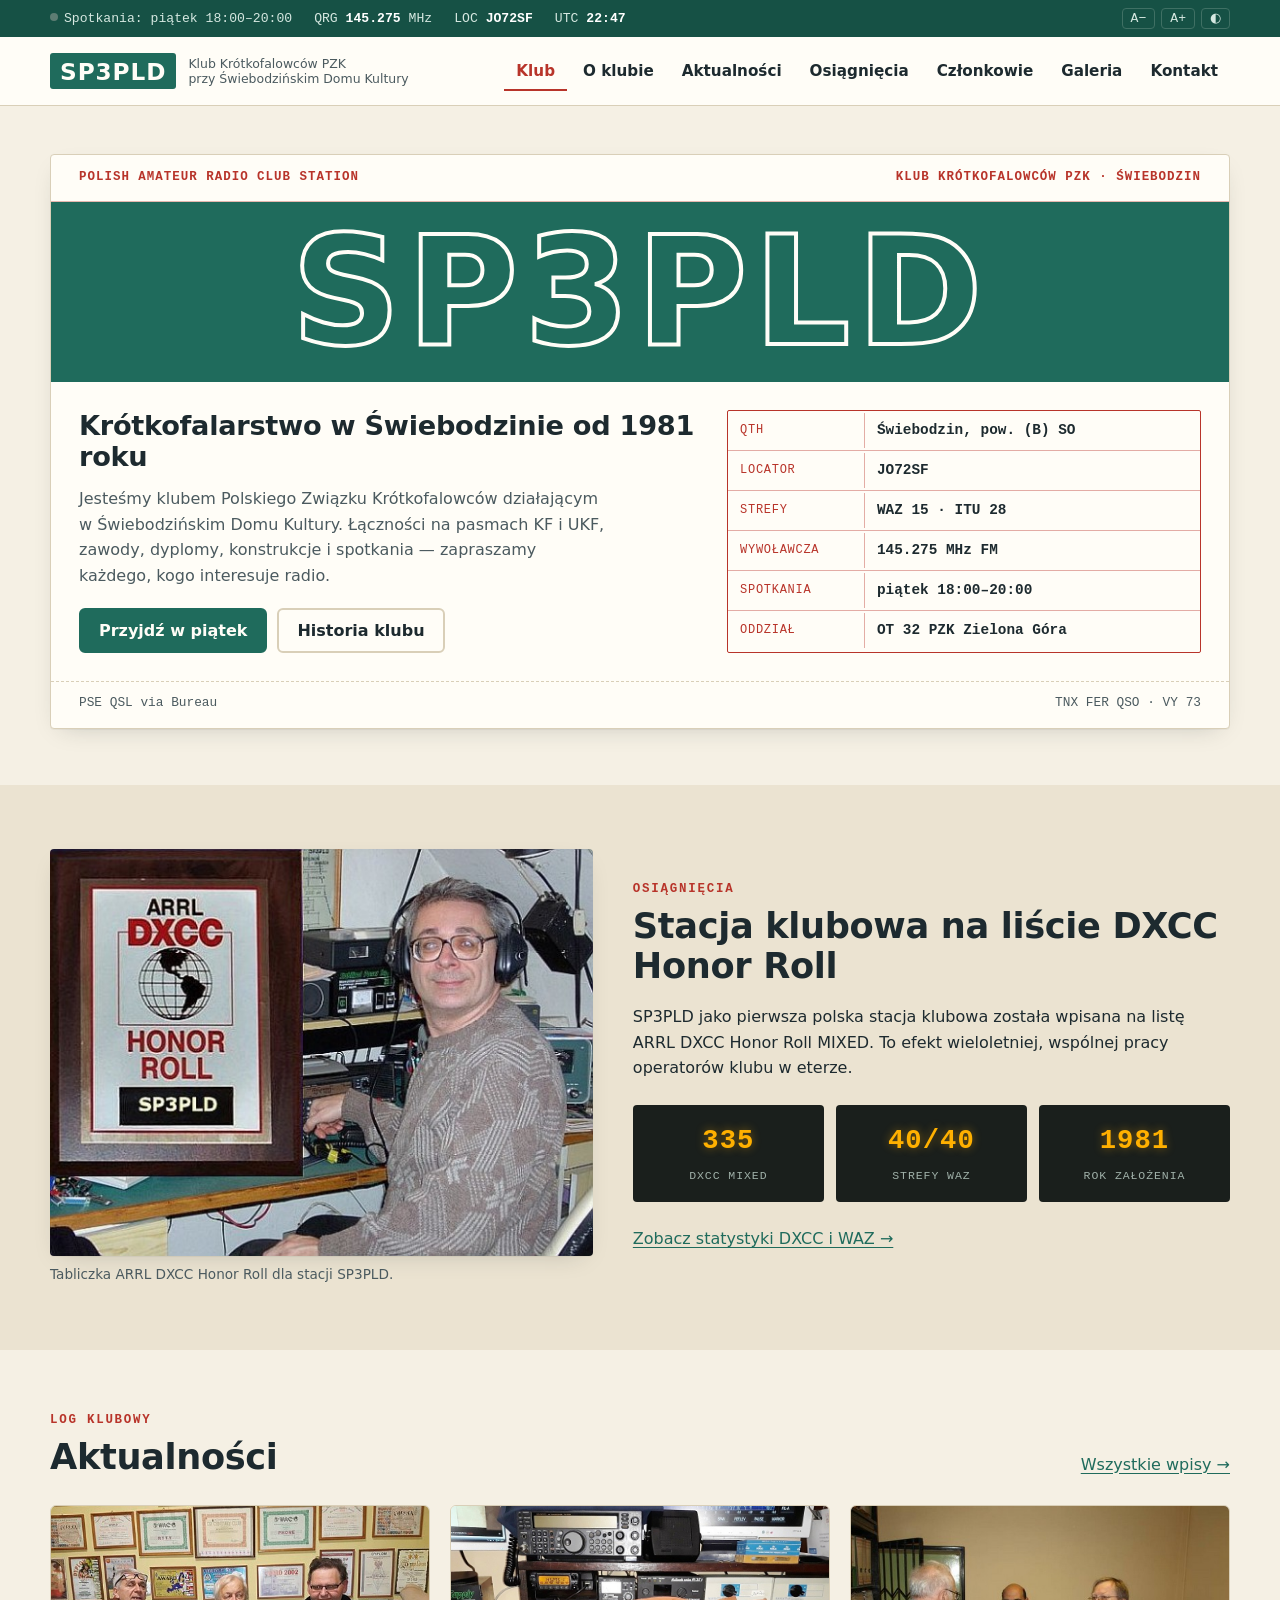
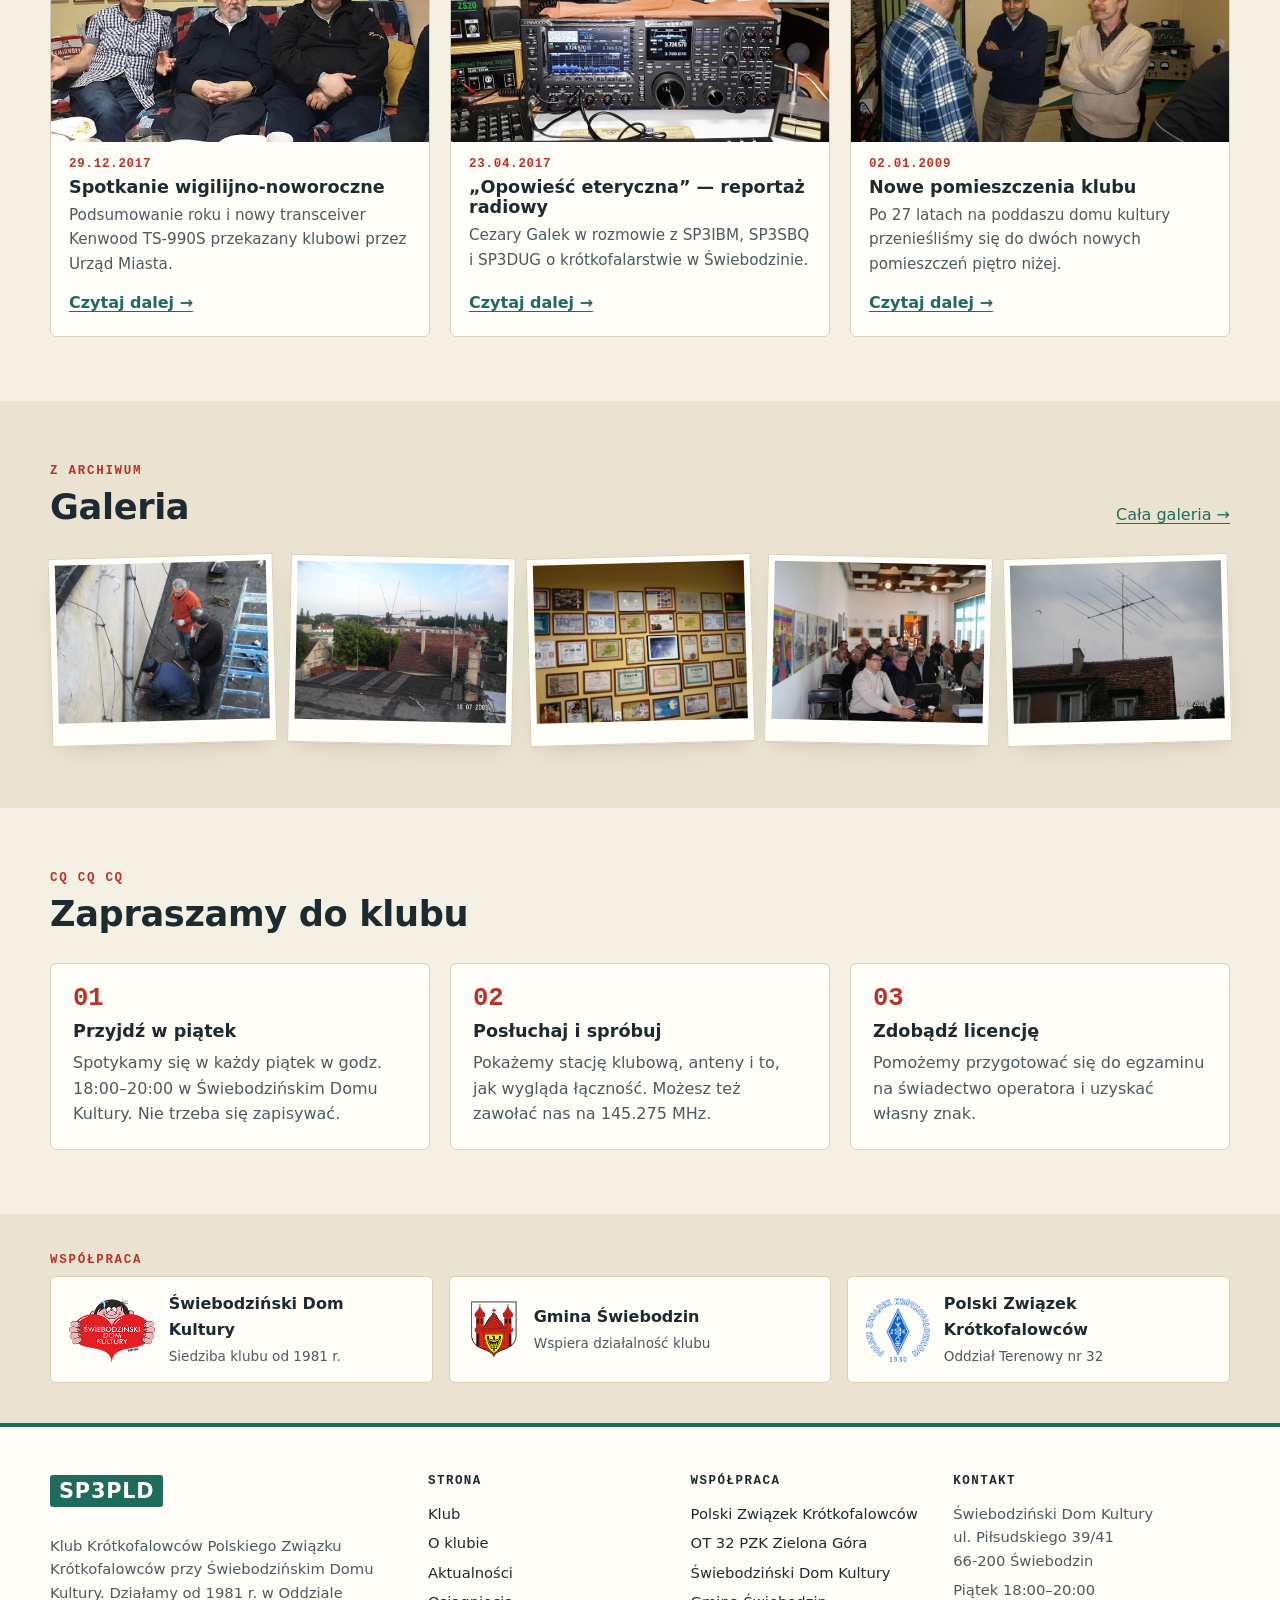
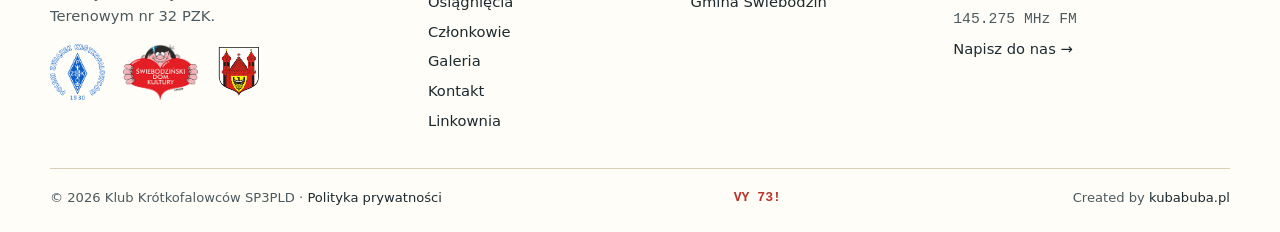
==== index.html @ 391511f2 "link" ====
<!doctype html>
<html lang="pl">
<head>
  <meta charset="utf-8">
  <meta name="viewport" content="width=device-width, initial-scale=1">
  <title>SP3PLD — Klub Krótkofalowców PZK w Świebodzinie</title>
  <meta name="description" content="Klub krótkofalowców SP3PLD przy Świebodzińskim Domu Kultury. Działamy od 1981 r. Spotkania w piątki 18:00–20:00, częstotliwość wywoławcza 145.275 MHz.">
  <meta property="og:type" content="website">
  <meta property="og:title" content="SP3PLD — Klub Krótkofalowców PZK w Świebodzinie">
  <meta property="og:description" content="Krótkofalarstwo w Świebodzinie od 1981 r. Spotkania w piątki 18:00–20:00.">
  <meta property="og:image" content="assets/img/qsl-sp3pld-vintage.jpg">
  <meta name="theme-color" content="#1f6b5c">
  <link rel="icon" href="favicon.svg" type="image/svg+xml">
  <link rel="stylesheet" href="assets/css/style.css">
  <script type="application/ld+json">
  {
    "@context": "https://schema.org",
    "@type": "SportsClub",
    "name": "Klub Krótkofalowców SP3PLD",
    "alternateName": "SP3PLD",
    "foundingDate": "1981",
    "description": "Klub krótkofalowców Polskiego Związku Krótkofalowców przy Świebodzińskim Domu Kultury.",
    "address": { "@type": "PostalAddress", "streetAddress": "ul. Piłsudskiego 39/41", "addressLocality": "Świebodzin", "postalCode": "66-200", "addressRegion": "lubuskie", "addressCountry": "PL" },
    "openingHours": "Fr 18:00-20:00",
    "memberOf": { "@type": "Organization", "name": "Polski Związek Krótkofalowców", "url": "https://pzk.org.pl" }
  }
  </script>
</head>
<body data-page="index">
  <a class="skip" href="#main">Przejdź do treści</a>
  <div id="header-placeholder"></div>

  <main id="main">
    <!-- HERO: strona główna jako karta QSL klubu -->
    <section class="hero">
      <div class="wrap">
        <article class="qsl" aria-labelledby="call">
          <div class="qsl-top">
            <span>Polish Amateur Radio Club Station</span>
            <span>Klub Krótkofalowców PZK · Świebodzin</span>
          </div>
          <div class="qsl-band">
            <h1 class="qsl-call" id="call">SP3PLD<span class="sr-only"> — Klub Krótkofalowców w Świebodzinie</span></h1>
          </div>
          <div class="qsl-body">
            <div class="qsl-lead">
              <h2>Krótkofalarstwo w Świebodzinie od 1981 roku</h2>
              <p>Jesteśmy klubem Polskiego Związku Krótkofalowców działającym w Świebodzińskim Domu Kultury. Łączności na pasmach KF i UKF, zawody, dyplomy, konstrukcje i spotkania — zapraszamy każdego, kogo interesuje radio.</p>
              <div class="btns">
                <a class="btn" href="#dolacz">Przyjdź w piątek</a>
                <a class="btn ghost" href="o-klubie.html">Historia klubu</a>
              </div>
            </div>
            <dl class="station" aria-label="Dane stacji">
              <div><dt>QTH</dt><dd>Świebodzin, pow. (B) SO</dd></div>
              <div><dt>Locator</dt><dd>JO72SF</dd></div>
              <div><dt>Strefy</dt><dd>WAZ 15 · ITU 28</dd></div>
              <div><dt>Wywoławcza</dt><dd>145.275 MHz FM</dd></div>
              <div><dt>Spotkania</dt><dd>piątek 18:00–20:00</dd></div>
              <div><dt>Oddział</dt><dd>OT 32 PZK Zielona Góra</dd></div>
            </dl>
          </div>
          <div class="qsl-foot">
            <span>PSE QSL via Bureau</span>
            <span>TNX FER QSO · VY 73</span>
          </div>
        </article>
      </div>
    </section>

    <!-- HONOR ROLL -->
    <section class="section alt">
      <div class="wrap honor">
        <figure>
          <img src="assets/img/dxcc-honor-roll.jpg" alt="Tabliczka ARRL DXCC Honor Roll dla SP3PLD i operator przy stanowisku" width="558" height="419" loading="lazy">
          <figcaption>Tabliczka ARRL DXCC Honor Roll dla stacji SP3PLD.</figcaption>
        </figure>
        <div>
          <span class="eyebrow">Osiągnięcia</span>
          <h2>Stacja klubowa na liście DXCC Honor Roll</h2>
          <p>SP3PLD jako pierwsza polska stacja klubowa została wpisana na listę ARRL DXCC Honor Roll MIXED. To efekt wieloletniej, wspólnej pracy operatorów klubu w eterze.</p>
          <div class="stats">
            <div class="stat"><strong>335</strong><span>DXCC Mixed</span></div>
            <div class="stat"><strong>40/40</strong><span>Strefy WAZ</span></div>
            <div class="stat"><strong>1981</strong><span>Rok założenia</span></div>
          </div>
          <a href="osiagniecia.html">Zobacz statystyki DXCC i WAZ →</a>
        </div>
      </div>
    </section>

    <!-- AKTUALNOŚCI -->
    <section class="section">
      <div class="wrap">
        <div class="section-head">
          <div><span class="eyebrow">Log klubowy</span><h2>Aktualności</h2></div>
          <a href="aktualnosci.html">Wszystkie wpisy →</a>
        </div>
        <ul class="log">
          <li>
            <img src="assets/img/aktualnosci/wigilia-2017-2.jpg" alt="Członkowie klubu na spotkaniu wigilijno-noworocznym" width="558" height="418" loading="lazy">
            <div class="body">
              <time datetime="2017-12-29">29.12.2017</time>
              <h3>Spotkanie wigilijno-noworoczne</h3>
              <p>Podsumowanie roku i nowy transceiver Kenwood TS-990S przekazany klubowi przez Urząd Miasta.</p>
              <a class="more" href="aktualnosci.html#wigilia-2017">Czytaj dalej →</a>
            </div>
          </li>
          <li>
            <img src="assets/img/kenwood-ts990.jpg" alt="Transceiver Kenwood TS-990S w klubie" width="1024" height="582" loading="lazy">
            <div class="body">
              <time datetime="2017-04-23">23.04.2017</time>
              <h3>„Opowieść eteryczna” — reportaż radiowy</h3>
              <p>Cezary Galek w rozmowie z SP3IBM, SP3SBQ i SP3DUG o krótkofalarstwie w Świebodzinie.</p>
              <a class="more" href="aktualnosci.html#reportaz-2017">Czytaj dalej →</a>
            </div>
          </li>
          <li>
            <img src="assets/img/aktualnosci/2009-1.jpg" alt="Członkowie klubu w nowych pomieszczeniach" width="558" height="419" loading="lazy">
            <div class="body">
              <time datetime="2009-01-02">02.01.2009</time>
              <h3>Nowe pomieszczenia klubu</h3>
              <p>Po 27 latach na poddaszu domu kultury przenieśliśmy się do dwóch nowych pomieszczeń piętro niżej.</p>
              <a class="more" href="aktualnosci.html#przeprowadzka-2009">Czytaj dalej →</a>
            </div>
          </li>
        </ul>
      </div>
    </section>

    <!-- GALERIA -->
    <section class="section alt">
      <div class="wrap">
        <div class="section-head">
          <div><span class="eyebrow">Z archiwum</span><h2>Galeria</h2></div>
          <a href="galeria.html">Cała galeria →</a>
        </div>
        <div class="strip">
          <a href="galeria.html"><img src="assets/img/galeria/anteny/img_0170.jpg" alt="Montaż anten na dachu domu kultury" width="558" height="418" loading="lazy"></a>
          <a href="galeria.html"><img src="assets/img/anteny-dach.jpg" alt="Anteny klubowe na dachu, 2003" width="640" height="480" loading="lazy"></a>
          <a href="galeria.html"><img src="assets/img/galeria/dyplomy/dyplomy1.jpg" alt="Dyplomy na ścianie klubu" width="558" height="418" loading="lazy"></a>
          <a href="galeria.html"><img src="assets/img/aktualnosci/szkolenie-pem-5.jpg" alt="Szkolenie dla krótkofalowców w Świebodzinie" width="558" height="419" loading="lazy"></a>
          <a href="galeria.html"><img src="assets/img/galeria/anteny/anteny_01.jpg" alt="Anteny klubowe" width="558" height="418" loading="lazy"></a>
        </div>
      </div>
    </section>

    <!-- DOŁĄCZ -->
    <section class="section" id="dolacz">
      <div class="wrap">
        <div class="section-head">
          <div><span class="eyebrow">CQ CQ CQ</span><h2>Zapraszamy do klubu</h2></div>
        </div>
        <ol class="join">
          <li>
            <h3>Przyjdź w piątek</h3>
            <p>Spotykamy się w każdy piątek w godz. 18:00–20:00 w Świebodzińskim Domu Kultury. Nie trzeba się zapisywać.</p>
          </li>
          <li>
            <h3>Posłuchaj i spróbuj</h3>
            <p>Pokażemy stację klubową, anteny i to, jak wygląda łączność. Możesz też zawołać nas na 145.275 MHz.</p>
          </li>
          <li>
            <h3>Zdobądź licencję</h3>
            <p>Pomożemy przygotować się do egzaminu na świadectwo operatora i uzyskać własny znak.</p>
          </li>
        </ol>
      </div>
    </section>

    <!-- WSPÓŁPRACA -->
    <section class="section tight alt">
      <div class="wrap">
        <span class="eyebrow">Współpraca</span>
        <div class="partners">
          <a class="partner" href="https://sdk.swiebodzin.pl/" rel="noopener">
            <img src="assets/img/logo/sdk.png" alt="" width="86" height="64" loading="lazy">
            <div><strong>Świebodziński Dom Kultury</strong><span>Siedziba klubu od 1981 r.</span></div>
          </a>
          <a class="partner" href="https://www.swiebodzin.eu/" rel="noopener">
            <img src="assets/img/logo/herb-swiebodzin.png" alt="" width="52" height="64" loading="lazy">
            <div><strong>Gmina Świebodzin</strong><span>Wspiera działalność klubu</span></div>
          </a>
          <a class="partner" href="https://ot32.pzk.org.pl/" rel="noopener">
            <img src="assets/img/logo/pzk.png" alt="" width="64" height="64" loading="lazy">
            <div><strong>Polski Związek Krótkofalowców</strong><span>Oddział Terenowy nr 32</span></div>
          </a>
        </div>
      </div>
    </section>
  </main>

  <div id="footer-placeholder"></div>
  <script src="assets/js/components.js"></script>
  <script src="assets/js/main.js"></script>
</body>
</html>
---- assets/css/style.css ----
/* =========================================================
   SP3PLD — motyw „Karta QSL” (jasny)
   Papier karty QSL + zielony pas ze znakiem + czerwony druk.
   ========================================================= */

:root {
  --paper: #f5f0e4;
  --paper-2: #ebe3d1;
  --card: #fffdf7;
  --ink: #1d2a2f;
  --ink-soft: #4b5a5f;
  --line: #d9cfb8;
  --band: #1f6b5c;        /* zieleń z pasa na starej QSL */
  --band-dark: #165145;
  --band-ink: #fffdf7;
  --stamp: #b8342a;       /* czerwony druk karty */
  --display: #ffb000;     /* bursztyn wyświetlacza TRX */
  --display-bg: #1a1f1c;

  --font: system-ui, -apple-system, "Segoe UI", Roboto, "Helvetica Neue", Arial, sans-serif;
  --mono: ui-monospace, "Cascadia Mono", "Consolas", "SFMono-Regular", Menlo, monospace;

  --wrap: 1180px;
  --r: 6px;
  --shadow: 0 1px 0 rgba(0,0,0,.04), 0 8px 24px -12px rgba(30,40,40,.25);

  color-scheme: light;
}

/* tryb wysokiego kontrastu (pasek dostępności) */
:root[data-contrast="high"] {
  --paper: #fff; --paper-2: #fff; --card: #fff; --ink: #000; --ink-soft: #000; --line: #000;
  --band: #003d33; --band-dark: #002a23; --stamp: #8a0000;
}

*, *::before, *::after { box-sizing: border-box; }
html { font-size: calc(100% * var(--fs-scale, 1)); scroll-behavior: smooth; }
body {
  margin: 0; font-family: var(--font); color: var(--ink); background: var(--paper);
  line-height: 1.6; -webkit-font-smoothing: antialiased;
}
img { max-width: 100%; height: auto; display: block; }
a { color: var(--band); text-underline-offset: 3px; }
a:hover { color: var(--stamp); }
:focus-visible { outline: 3px solid var(--stamp); outline-offset: 2px; }
h1, h2, h3 { line-height: 1.15; margin: 0 0 .5em; }
h2 { font-size: clamp(1.6rem, 3vw, 2.2rem); letter-spacing: -.01em; }
h3 { font-size: 1.2rem; }
.wrap { width: min(var(--wrap), 100% - 32px); margin-inline: auto; }
.mono, .call { font-family: var(--mono); }
.call { font-weight: 700; letter-spacing: .02em; }
.sr-only { position: absolute; width: 1px; height: 1px; overflow: hidden; clip: rect(0 0 0 0); white-space: nowrap; }
.skip { position: absolute; left: -999px; top: 8px; background: var(--ink); color: var(--paper); padding: 8px 12px; z-index: 100; }
.skip:focus { left: 8px; }

/* ---------- pasek stacji (UTC, QRG, dzień klubowy) ---------- */
.statusbar { background: var(--band-dark); color: #d6e8e1; font: 500 .82rem/1 var(--mono); }
.statusbar .wrap { display: flex; gap: 22px; align-items: center; padding-block: 8px; overflow-x: auto; white-space: nowrap; scrollbar-width: none; }
.statusbar b { color: #fff; font-weight: 700; }
.statusbar .led { display: inline-block; width: 8px; height: 8px; border-radius: 50%; background: #5d7d73; margin-right: 6px; vertical-align: 1px; }
.statusbar .led.on { background: #5dff9e; box-shadow: 0 0 8px #5dff9e; }
.statusbar .tools { margin-left: auto; display: flex; gap: 6px; }
.statusbar button {
  font: inherit; color: #d6e8e1; background: transparent; border: 1px solid #3f7064;
  border-radius: 4px; padding: 3px 8px; cursor: pointer;
}
.statusbar button:hover, .statusbar button[aria-pressed="true"] { border-color: #fff; color: #fff; }

/* ---------- nagłówek ---------- */
.site-header { background: var(--card); border-bottom: 1px solid var(--line); position: sticky; top: 0; z-index: 50; }
.site-header .wrap { display: flex; align-items: center; gap: 24px; min-height: 68px; }
.brand { display: flex; align-items: center; gap: 12px; text-decoration: none; color: var(--ink); }
.brand-call {
  font: 800 1.45rem/1 var(--font); letter-spacing: .04em;
  background: var(--band); color: var(--band-ink); padding: 7px 10px 6px; border-radius: 3px;
}
.brand-sub { font-size: .78rem; line-height: 1.25; color: var(--ink-soft); }
.brand:hover { color: var(--ink); }
.nav { margin-left: auto; }
.nav ul { list-style: none; display: flex; gap: 4px; margin: 0; padding: 0; }
.nav a {
  display: block; padding: 8px 12px; border-radius: var(--r); text-decoration: none;
  color: var(--ink); font-weight: 550; font-size: .95rem;
}
.nav a:hover { background: var(--paper-2); color: var(--ink); }
.nav a[aria-current="page"] { color: var(--stamp); box-shadow: inset 0 -2px 0 var(--stamp); border-radius: 0; }
.nav-toggle { display: none; margin-left: auto; background: none; border: 1px solid var(--line); border-radius: var(--r); padding: 8px 12px; color: var(--ink); font: inherit; cursor: pointer; }

@media (max-width: 960px) {
  .nav-toggle { display: block; }
  .nav { position: absolute; inset: 100% 0 auto; background: var(--card); border-bottom: 1px solid var(--line); display: none; }
  .nav.open { display: block; }
  .nav ul { flex-direction: column; padding: 8px 16px 16px; }
}
@media (max-width: 520px) { .brand-sub { display: none; } }

/* ---------- hero: pas karty QSL ---------- */
.hero { padding: 48px 0 56px; }
.qsl {
  background: var(--card); border: 1px solid var(--line); border-radius: 4px; box-shadow: var(--shadow);
  position: relative; overflow: hidden;
}
.qsl-top {
  display: flex; justify-content: space-between; gap: 4px 16px; flex-wrap: wrap;
  padding: 14px 28px; color: var(--stamp); font: 600 .78rem/1.4 var(--mono); letter-spacing: .08em; text-transform: uppercase;
  border-bottom: 1px solid color-mix(in srgb, var(--stamp) 35%, transparent);
}
.qsl-band { background: var(--band); padding: clamp(10px, 2vw, 18px) 28px; }
.qsl-call {
  margin: 0; font: 800 clamp(3.2rem, 13vw, 9.5rem)/0.95 var(--font); letter-spacing: .04em;
  color: transparent; -webkit-text-stroke: clamp(2px, .35vw, 4px) var(--band-ink);
  text-align: center; white-space: nowrap;
}
.qsl-body { display: grid; grid-template-columns: 1.3fr 1fr; gap: 32px; padding: 28px; }
.qsl-lead h2 { font-size: clamp(1.3rem, 2.4vw, 1.7rem); }
.qsl-lead p { color: var(--ink-soft); margin: 0 0 1.2em; max-width: 52ch; }
.btns { display: flex; flex-wrap: wrap; gap: 10px; }
.btn {
  display: inline-flex; align-items: center; gap: 8px; padding: 11px 18px; border-radius: var(--r);
  font: 650 1rem/1.2 var(--font); text-decoration: none; border: 2px solid var(--band);
  background: var(--band); color: var(--band-ink); cursor: pointer;
}
.btn:hover { background: transparent; color: var(--band); }
.btn.ghost { background: transparent; color: var(--ink); border-color: var(--line); }
.btn.ghost:hover { border-color: var(--stamp); color: var(--stamp); }
.btn[disabled] { opacity: .5; cursor: not-allowed; }

/* tabelka danych stacji — jak rubryki na karcie */
.station { border: 1.5px solid var(--stamp); border-radius: 2px; font-family: var(--mono); font-size: .9rem; margin: 0; }
.station div { display: grid; grid-template-columns: 9.5em 1fr; border-bottom: 1px solid color-mix(in srgb, var(--stamp) 40%, transparent); }
.station div:last-child { border-bottom: 0; }
.station dt { padding: 8px 12px; color: var(--stamp); border-right: 1px solid color-mix(in srgb, var(--stamp) 40%, transparent); text-transform: uppercase; font-size: .75rem; letter-spacing: .06em; align-self: center; }
.station dd { margin: 0; padding: 8px 12px; font-weight: 600; }
.qsl-foot {
  padding: 12px 28px 16px; font: .8rem/1.4 var(--mono); color: var(--ink-soft);
  border-top: 1px dashed var(--line); display: flex; justify-content: space-between; gap: 12px; flex-wrap: wrap;
}
@media (max-width: 800px) {
  .qsl-body { grid-template-columns: 1fr; padding: 20px; }
  .qsl-top, .qsl-foot { padding-inline: 20px; }
}

/* ---------- nagłówek podstrony ---------- */
.page-head { background: var(--band); color: var(--band-ink); padding: 44px 0 40px; position: relative; overflow: hidden; }
.page-head h1 { font-size: clamp(2rem, 5vw, 3.2rem); margin: 0; }
.page-head p { margin: 10px 0 0; max-width: 60ch; color: #d6e8e1; }
.page-head .eyebrow { color: #ffd27a; }
.page-head::after {
  content: "SP3PLD"; position: absolute; right: -10px; bottom: -28px; pointer-events: none;
  font: 800 clamp(5rem, 14vw, 10rem)/1 var(--font); letter-spacing: .04em;
  color: transparent; -webkit-text-stroke: 2px rgba(255,255,255,.12);
}

/* ---------- sekcje ---------- */
.section { padding: 64px 0; }
.section.tight { padding: 40px 0; }
.section.alt { background: var(--paper-2); }
.eyebrow { font: 600 .78rem/1 var(--mono); letter-spacing: .14em; text-transform: uppercase; color: var(--stamp); margin-bottom: 10px; display: block; }
.section-head { display: flex; align-items: end; justify-content: space-between; gap: 16px; margin-bottom: 28px; flex-wrap: wrap; }
.section-head h2 { margin: 0; }
.prose { max-width: 70ch; }
.prose p, .prose ul { margin: 0 0 1em; }
.lead { font-size: 1.15rem; color: var(--ink-soft); }
.two-col { display: grid; grid-template-columns: 1fr 1fr; gap: 40px; align-items: start; }
@media (max-width: 800px) { .two-col { grid-template-columns: 1fr; } }
.note { background: var(--card); border: 1px dashed var(--stamp); border-radius: var(--r); padding: 12px 16px; font-size: .9rem; color: var(--ink-soft); }
.card { background: var(--card); border: 1px solid var(--line); border-radius: var(--r); padding: 24px; }

/* Honor Roll */
.honor { display: grid; grid-template-columns: 1fr 1.1fr; gap: 40px; align-items: center; }
.honor figure { margin: 0; }
.honor img { border-radius: 4px; box-shadow: var(--shadow); }
.honor figcaption, figcaption { font-size: .85rem; color: var(--ink-soft); margin-top: 8px; }
.stats { display: grid; grid-template-columns: repeat(3, 1fr); gap: 12px; margin: 24px 0; }
.stat {
  background: var(--display-bg); color: var(--display); border-radius: 4px; padding: 14px 12px;
  font-family: var(--mono); text-align: center;
}
.stat strong { display: block; font-size: 1.7rem; font-weight: 600; letter-spacing: .04em; text-shadow: 0 0 10px color-mix(in srgb, var(--display) 45%, transparent); }
.stat span { font-size: .72rem; color: #9fb0a8; text-transform: uppercase; letter-spacing: .08em; }
@media (max-width: 800px) { .honor { grid-template-columns: 1fr; } }
@media (max-width: 420px) { .stat strong { font-size: 1.3rem; } }

/* Aktualności — karty na stronie głównej */
.log { list-style: none; margin: 0; padding: 0; display: grid; grid-template-columns: repeat(3, 1fr); gap: 20px; }
.log li { background: var(--card); border: 1px solid var(--line); border-radius: var(--r); overflow: hidden; display: flex; flex-direction: column; }
.log img { aspect-ratio: 16/10; object-fit: cover; width: 100%; }
.log .body { padding: 16px 18px 20px; display: flex; flex-direction: column; gap: 6px; flex: 1; }
.log time, .post time { font: 600 .78rem/1 var(--mono); color: var(--stamp); letter-spacing: .06em; }
.log h3 { font-size: 1.1rem; margin: 0; }
.log p { margin: 0; color: var(--ink-soft); font-size: .95rem; }
.log .more { margin-top: auto; padding-top: 8px; font-weight: 600; }
@media (max-width: 900px) { .log { grid-template-columns: 1fr; } }

/* Aktualności — wpisy */
.posts { display: grid; gap: 28px; }
.post { background: var(--card); border: 1px solid var(--line); border-radius: var(--r); padding: 28px; display: grid; grid-template-columns: 260px 1fr; gap: 28px; scroll-margin-top: 90px; }
.post > img, .post > a > img { border-radius: 4px; width: 100%; aspect-ratio: 4/3; object-fit: cover; }
.post h2 { font-size: 1.45rem; margin: 6px 0 12px; }
.post p { margin: 0 0 .8em; }
.post .by { font-family: var(--mono); font-size: .85rem; color: var(--ink-soft); }
.post .thumbs { display: grid; grid-template-columns: repeat(auto-fill, minmax(90px, 1fr)); gap: 8px; margin-top: 14px; }
.post .thumbs img { aspect-ratio: 1; object-fit: cover; border-radius: 3px; }
.post.memoriam { border-left: 4px solid var(--ink); }
@media (max-width: 760px) { .post { grid-template-columns: 1fr; padding: 20px; } }

/* Galeria */
.strip { display: grid; grid-template-columns: repeat(5, 1fr); gap: 14px; }
.strip a { display: block; background: var(--card); padding: 6px 6px 22px; border: 1px solid var(--line); box-shadow: var(--shadow); transition: transform .2s; }
.strip a:nth-child(odd) { transform: rotate(-1.5deg); }
.strip a:nth-child(even) { transform: rotate(1.2deg); }
.strip a:hover { transform: rotate(0) translateY(-4px); }
.strip img { aspect-ratio: 4/3; object-fit: cover; width: 100%; }
@media (max-width: 800px) { .strip { grid-template-columns: repeat(2, 1fr); } .strip a:nth-child(5) { display: none; } }

.tabs { display: flex; flex-wrap: wrap; gap: 8px; margin-bottom: 24px; }
.tabs button {
  font: 600 .9rem/1 var(--font); padding: 10px 16px; border-radius: 999px; cursor: pointer;
  border: 1.5px solid var(--line); background: var(--card); color: var(--ink);
}
.tabs button[aria-pressed="true"] { background: var(--band); border-color: var(--band); color: var(--band-ink); }
.tabs button span { font-family: var(--mono); opacity: .7; margin-left: 4px; }
.grid-gallery { display: grid; grid-template-columns: repeat(auto-fill, minmax(200px, 1fr)); gap: 12px; }
.grid-gallery a { display: block; border-radius: 4px; overflow: hidden; background: var(--paper-2); }
.grid-gallery img { aspect-ratio: 4/3; object-fit: cover; width: 100%; transition: transform .3s; }
.grid-gallery a:hover img { transform: scale(1.04); }
.grid-gallery [hidden] { display: none; }

/* lightbox */
.lightbox { position: fixed; inset: 0; z-index: 200; background: rgba(15,20,18,.92); display: none; align-items: center; justify-content: center; padding: 56px 16px; }
.lightbox.open { display: flex; }
.lightbox img { max-height: 100%; max-width: 100%; width: auto; border: 6px solid var(--card); box-shadow: 0 20px 60px rgba(0,0,0,.5); }
.lightbox button {
  position: absolute; background: rgba(255,255,255,.12); color: #fff; border: 0; border-radius: 50%;
  width: 46px; height: 46px; font-size: 1.4rem; cursor: pointer;
}
.lightbox button:hover { background: rgba(255,255,255,.25); }
.lb-close { top: 12px; right: 12px; }
.lb-prev { left: 12px; top: 50%; transform: translateY(-50%); }
.lb-next { right: 12px; top: 50%; transform: translateY(-50%); }
.lb-count { position: absolute; bottom: 14px; left: 0; right: 0; text-align: center; color: #cfd8d3; font: .85rem var(--mono); }

/* Tabele (osiągnięcia, członkowie) */
.table-wrap { overflow-x: auto; background: var(--card); border: 1px solid var(--line); border-radius: var(--r); }
table { border-collapse: collapse; width: 100%; font-size: .95rem; }
caption { text-align: left; font-weight: 700; padding: 14px 16px 6px; }
th, td { padding: 9px 16px; text-align: left; border-bottom: 1px solid var(--line); }
thead th { font: 600 .72rem/1.2 var(--mono); text-transform: uppercase; letter-spacing: .08em; color: var(--stamp); background: color-mix(in srgb, var(--paper-2) 60%, transparent); }
tbody tr:last-child td, tbody tr:last-child th { border-bottom: 0; }
td.num, th.num { text-align: right; font-family: var(--mono); font-variant-numeric: tabular-nums; }
tr.total { font-weight: 700; background: color-mix(in srgb, var(--band) 8%, transparent); }
.bar { display: inline-block; height: 8px; border-radius: 4px; background: var(--band); vertical-align: middle; }
.tables-grid { display: grid; grid-template-columns: 1fr 1fr; gap: 24px; }
@media (max-width: 800px) { .tables-grid { grid-template-columns: 1fr; } }
tr.sk td { color: var(--ink-soft); }
tr.placeholder td { color: var(--ink-soft); font-style: italic; }

/* Linkownia */
.links { display: grid; grid-template-columns: repeat(auto-fill, minmax(260px, 1fr)); gap: 16px; list-style: none; margin: 0; padding: 0; }
.links a { display: block; height: 100%; background: var(--card); border: 1px solid var(--line); border-radius: var(--r); padding: 16px 18px; text-decoration: none; color: var(--ink); }
.links a:hover { border-color: var(--band); color: var(--ink); }
.links strong { display: block; color: var(--band); }
.links span { font-size: .9rem; color: var(--ink-soft); }

/* Kontakt */
.contact-grid { display: grid; grid-template-columns: 1fr 1.2fr; gap: 32px; align-items: start; }
@media (max-width: 860px) { .contact-grid { grid-template-columns: 1fr; } }
.form { display: grid; gap: 14px; }
.form label { font-weight: 600; font-size: .92rem; display: grid; gap: 6px; }
.form input, .form textarea {
  font: inherit; padding: 10px 12px; border: 1.5px solid var(--line); border-radius: var(--r);
  background: #fff; color: var(--ink); width: 100%;
}
.form input:focus, .form textarea:focus { border-color: var(--band); outline: none; box-shadow: 0 0 0 3px color-mix(in srgb, var(--band) 20%, transparent); }
.form .consent { display: flex; gap: 10px; align-items: flex-start; font-weight: 400; font-size: .85rem; color: var(--ink-soft); }
.form .consent input { width: auto; margin-top: 4px; }
.form .hp { position: absolute; left: -9999px; }
.form-status { font-size: .92rem; min-height: 1.4em; }
.map-box {
  margin-top: 20px; aspect-ratio: 16/10; border-radius: var(--r); border: 1px solid var(--line);
  background: repeating-linear-gradient(45deg, var(--paper-2) 0 12px, var(--paper) 12px 24px);
  display: grid; place-items: center; text-align: center; padding: 16px; overflow: hidden;
}
.map-box iframe { width: 100%; height: 100%; border: 0; }
.map-box p { font-size: .85rem; color: var(--ink-soft); margin: 8px 0 0; }

/* Partnerzy */
.partners { display: flex; flex-wrap: wrap; gap: 16px; }
.partner {
  display: flex; align-items: center; gap: 14px; background: var(--card); border: 1px solid var(--line);
  border-radius: var(--r); padding: 14px 18px; text-decoration: none; color: var(--ink); flex: 1 1 260px;
}
.partner:hover { border-color: var(--band); color: var(--ink); }
.partner img { height: 64px; width: auto; flex: none; }
.partner strong { display: block; }
.partner span { font-size: .85rem; color: var(--ink-soft); }

/* Dołącz */
.join { display: grid; grid-template-columns: repeat(3, 1fr); gap: 20px; counter-reset: step; padding: 0; margin: 0; }
.join li { list-style: none; background: var(--card); border: 1px solid var(--line); border-radius: var(--r); padding: 22px; }
.join li::before {
  counter-increment: step; content: "0" counter(step);
  font: 700 1.6rem/1 var(--mono); color: var(--stamp); display: block; margin-bottom: 10px;
}
.join h3 { font-size: 1.1rem; }
.join p { margin: 0; color: var(--ink-soft); }
@media (max-width: 800px) { .join { grid-template-columns: 1fr; } }

/* ---------- stopka (jasna) ---------- */
.site-footer { background: var(--card); border-top: 4px solid var(--band); color: var(--ink-soft); padding: 48px 0 24px; font-size: .92rem; }
.site-footer a { color: var(--ink); text-decoration: none; }
.site-footer a:hover { color: var(--stamp); text-decoration: underline; }
.footer-grid { display: grid; grid-template-columns: 1.5fr 1fr 1fr 1.2fr; gap: 32px; }
.footer-grid h4 { color: var(--ink); font: 700 .78rem/1 var(--mono); letter-spacing: .12em; text-transform: uppercase; margin: 0 0 14px; }
.footer-grid ul { list-style: none; margin: 0; padding: 0; display: grid; gap: 6px; }
.footer-call { font: 800 1.3rem/1 var(--font); letter-spacing: .04em; background: var(--band); color: var(--band-ink); padding: 6px 9px 5px; border-radius: 3px; display: inline-block; margin-bottom: 12px; }
.footer-logos { display: flex; align-items: center; gap: 18px; margin-top: 16px; flex-wrap: wrap; }
.footer-logos a { display: block; }
.footer-logos img { height: 56px; width: auto; }
.footer-bottom { border-top: 1px solid var(--line); margin-top: 36px; padding-top: 18px; display: flex; justify-content: space-between; flex-wrap: wrap; gap: 12px; font-size: .82rem; }
.footer-bottom .vy73 { font-family: var(--mono); color: var(--stamp); font-weight: 700; }
@media (max-width: 900px) { .footer-grid { grid-template-columns: 1fr 1fr; } }
@media (max-width: 560px) { .footer-grid { grid-template-columns: 1fr; } }

/* 404 */
.notfound { text-align: center; padding: 80px 0; }
.notfound .qsl-call { color: var(--band); -webkit-text-stroke: 0; font-size: clamp(4rem, 15vw, 8rem); }

@media (prefers-reduced-motion: reduce) {
  *, *::before, *::after { transition: none !important; animation: none !important; scroll-behavior: auto !important; }
}

@media print {
  .statusbar, .site-header, .site-footer, .lightbox { display: none !important; }
  body { background: #fff; }
}
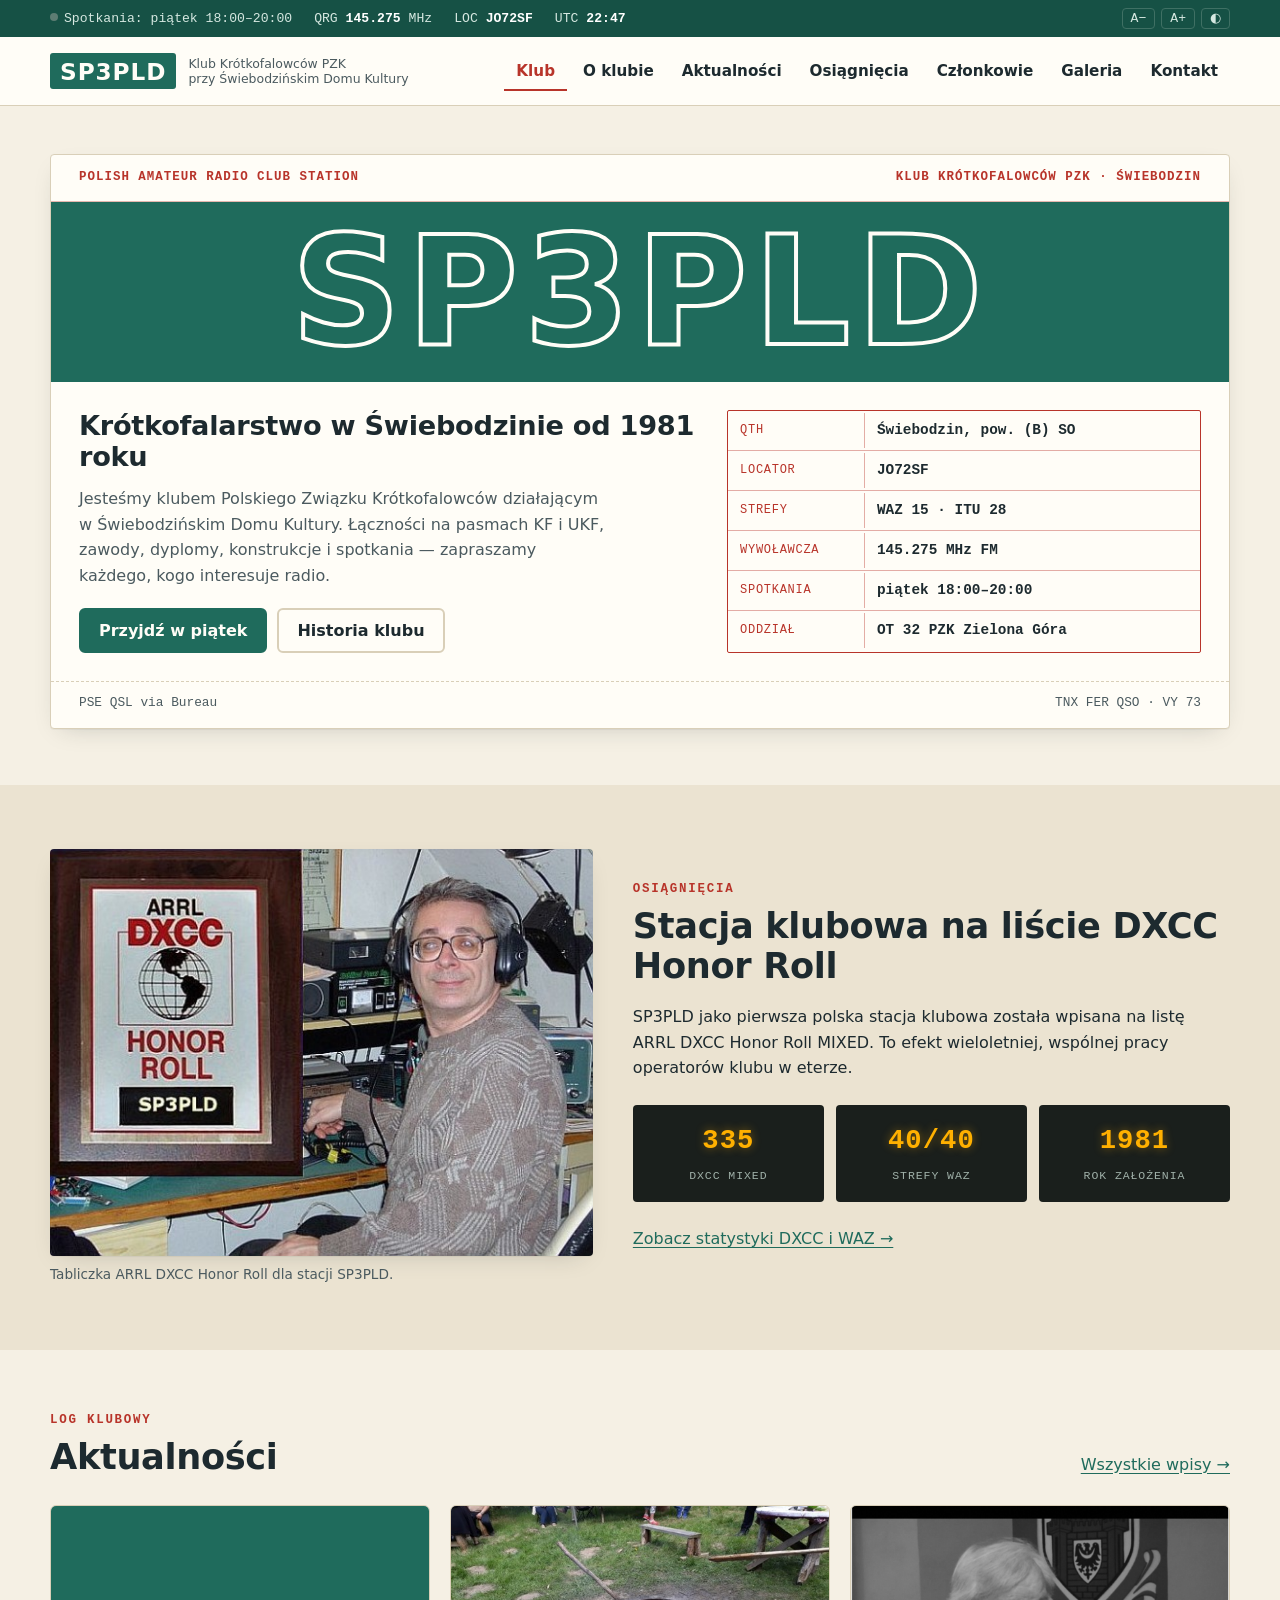
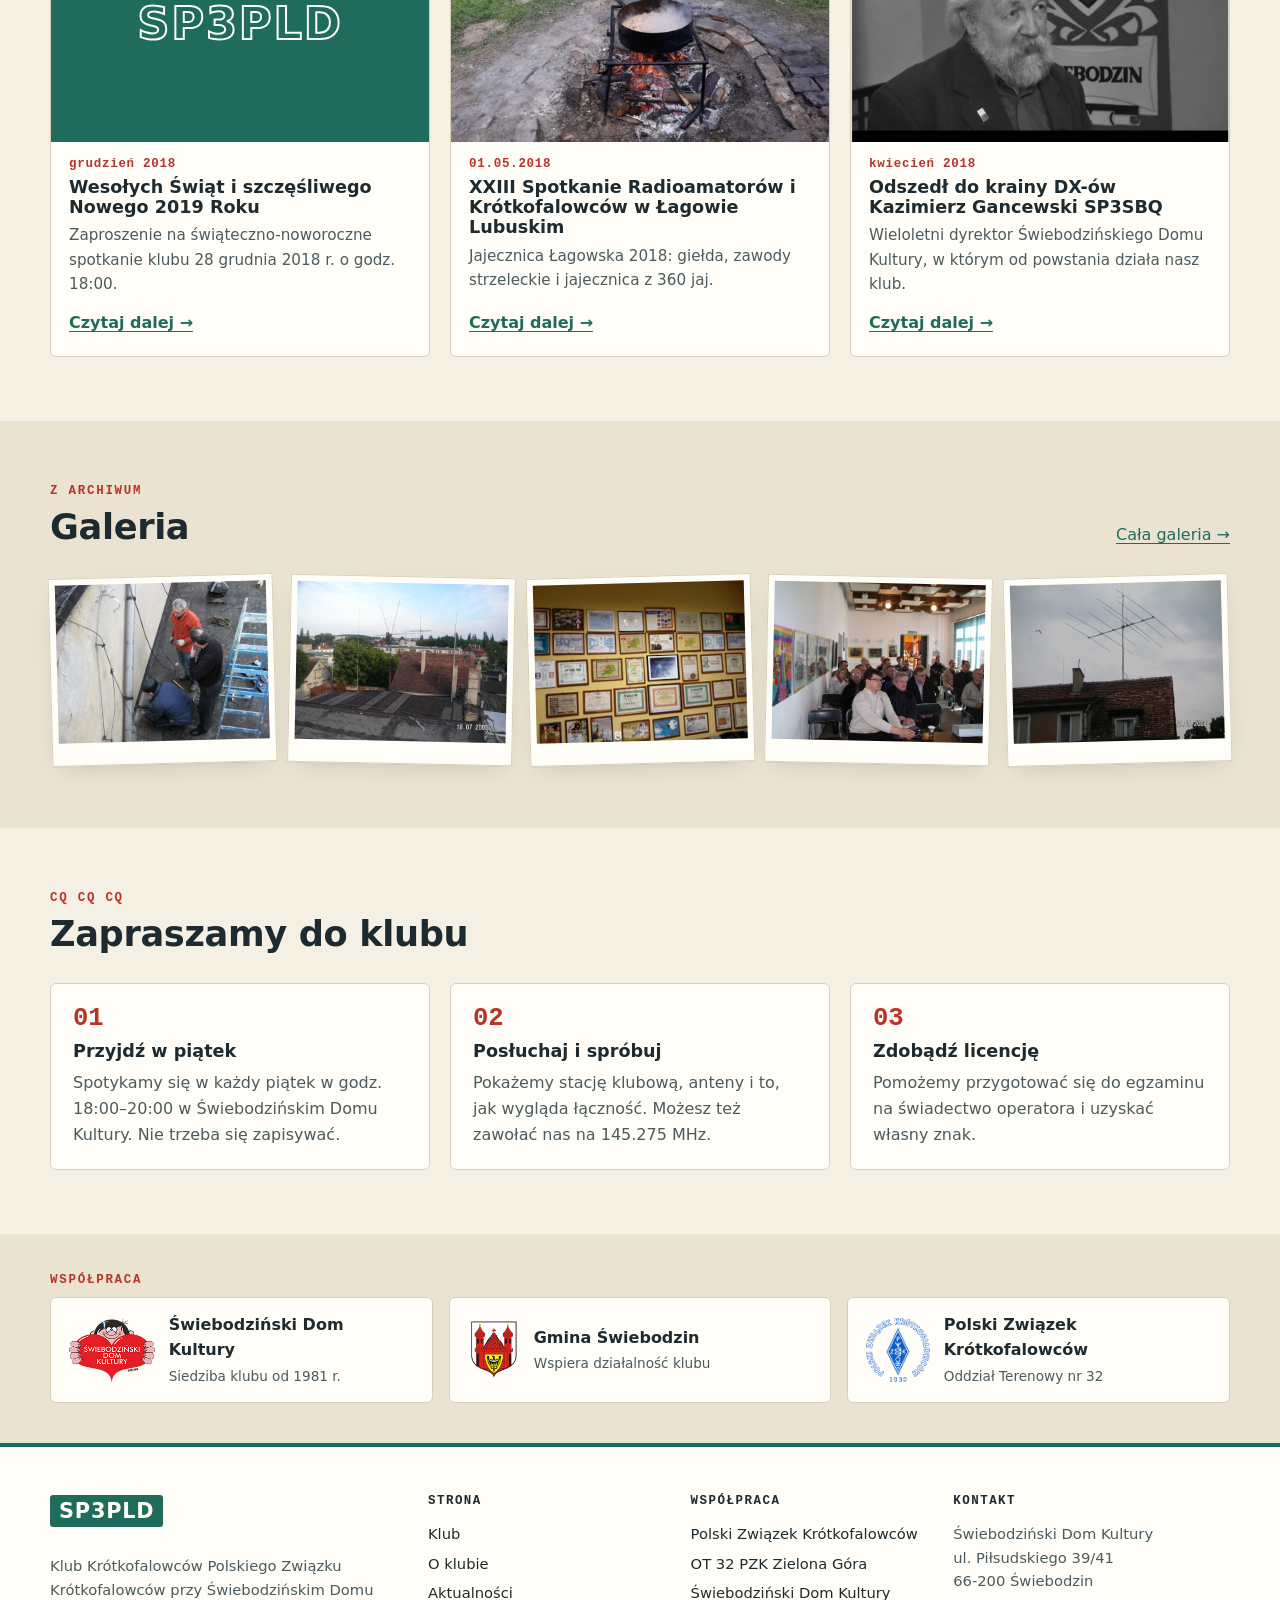
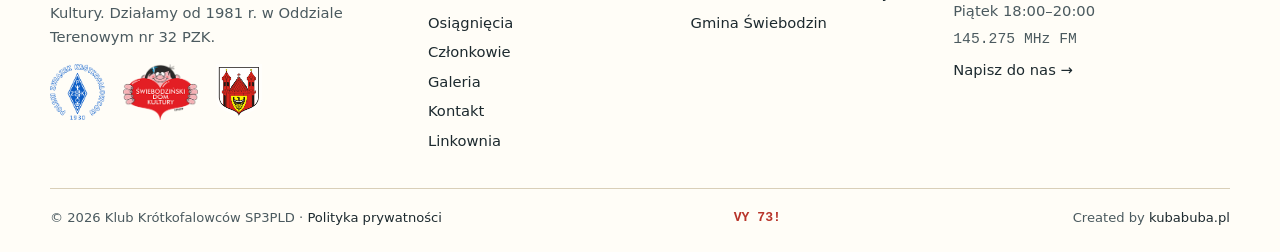
==== commit 838a7e75: "feat: aktualności ładowane z data/aktualnosci.json Wszystkie 10 wpisów ze starej strony (dodane: świ" ====
--- a/index.html
+++ b/index.html
@@ -80,8 +80,8 @@
           <h2>Stacja klubowa na liście DXCC Honor Roll</h2>
           <p>SP3PLD jako pierwsza polska stacja klubowa została wpisana na listę ARRL DXCC Honor Roll MIXED. To efekt wieloletniej, wspólnej pracy operatorów klubu w eterze.</p>
           <div class="stats">
-            <div class="stat"><strong>335</strong><span>DXCC Mixed</span></div>
-            <div class="stat"><strong>40/40</strong><span>Strefy WAZ</span></div>
+            <div class="stat"><strong data-stat="honor-roll">335</strong><span>DXCC Mixed</span></div>
+            <div class="stat"><strong data-stat="waz-mixed">40/40</strong><span>Strefy WAZ</span></div>
             <div class="stat"><strong>1981</strong><span>Rok założenia</span></div>
           </div>
           <a href="osiagniecia.html">Zobacz statystyki DXCC i WAZ →</a>
@@ -96,35 +96,7 @@
           <div><span class="eyebrow">Log klubowy</span><h2>Aktualności</h2></div>
           <a href="aktualnosci.html">Wszystkie wpisy →</a>
         </div>
-        <ul class="log">
-          <li>
-            <img src="assets/img/aktualnosci/wigilia-2017-2.jpg" alt="Członkowie klubu na spotkaniu wigilijno-noworocznym" width="558" height="418" loading="lazy">
-            <div class="body">
-              <time datetime="2017-12-29">29.12.2017</time>
-              <h3>Spotkanie wigilijno-noworoczne</h3>
-              <p>Podsumowanie roku i nowy transceiver Kenwood TS-990S przekazany klubowi przez Urząd Miasta.</p>
-              <a class="more" href="aktualnosci.html#wigilia-2017">Czytaj dalej →</a>
-            </div>
-          </li>
-          <li>
-            <img src="assets/img/kenwood-ts990.jpg" alt="Transceiver Kenwood TS-990S w klubie" width="1024" height="582" loading="lazy">
-            <div class="body">
-              <time datetime="2017-04-23">23.04.2017</time>
-              <h3>„Opowieść eteryczna” — reportaż radiowy</h3>
-              <p>Cezary Galek w rozmowie z SP3IBM, SP3SBQ i SP3DUG o krótkofalarstwie w Świebodzinie.</p>
-              <a class="more" href="aktualnosci.html#reportaz-2017">Czytaj dalej →</a>
-            </div>
-          </li>
-          <li>
-            <img src="assets/img/aktualnosci/2009-1.jpg" alt="Członkowie klubu w nowych pomieszczeniach" width="558" height="419" loading="lazy">
-            <div class="body">
-              <time datetime="2009-01-02">02.01.2009</time>
-              <h3>Nowe pomieszczenia klubu</h3>
-              <p>Po 27 latach na poddaszu domu kultury przenieśliśmy się do dwóch nowych pomieszczeń piętro niżej.</p>
-              <a class="more" href="aktualnosci.html#przeprowadzka-2009">Czytaj dalej →</a>
-            </div>
-          </li>
-        </ul>
+        <ul class="log" id="news-latest" data-limit="3" aria-live="polite"></ul>
       </div>
     </section>
 
@@ -193,5 +165,7 @@
   <div id="footer-placeholder"></div>
   <script src="assets/js/components.js"></script>
   <script src="assets/js/main.js"></script>
+  <script src="assets/js/osiagniecia.js"></script>
+  <script src="assets/js/aktualnosci.js"></script>
 </body>
 </html>
--- a/assets/css/style.css
+++ b/assets/css/style.css
@@ -185,6 +185,11 @@
 .log { list-style: none; margin: 0; padding: 0; display: grid; grid-template-columns: repeat(3, 1fr); gap: 20px; }
 .log li { background: var(--card); border: 1px solid var(--line); border-radius: var(--r); overflow: hidden; display: flex; flex-direction: column; }
 .log img { aspect-ratio: 16/10; object-fit: cover; width: 100%; }
+.log-ph {
+  aspect-ratio: 16/10; display: grid; place-items: center; background: var(--band);
+  font: 800 clamp(2rem, 4vw, 2.8rem)/1 var(--font); letter-spacing: .04em;
+  color: transparent; -webkit-text-stroke: 2px var(--band-ink);
+}
 .log .body { padding: 16px 18px 20px; display: flex; flex-direction: column; gap: 6px; flex: 1; }
 .log time, .post time { font: 600 .78rem/1 var(--mono); color: var(--stamp); letter-spacing: .06em; }
 .log h3 { font-size: 1.1rem; margin: 0; }
@@ -195,9 +200,11 @@
 /* Aktualności — wpisy */
 .posts { display: grid; gap: 28px; }
 .post { background: var(--card); border: 1px solid var(--line); border-radius: var(--r); padding: 28px; display: grid; grid-template-columns: 260px 1fr; gap: 28px; scroll-margin-top: 90px; }
-.post > img, .post > a > img { border-radius: 4px; width: 100%; aspect-ratio: 4/3; object-fit: cover; }
+.post > img, .post > a > img, .post-photo img { border-radius: 4px; width: 100%; aspect-ratio: 4/3; object-fit: cover; background: var(--paper-2); }
+.post.no-img { grid-template-columns: 1fr; }
 .post h2 { font-size: 1.45rem; margin: 6px 0 12px; }
-.post p { margin: 0 0 .8em; }
+.post p, .post ul { margin: 0 0 .8em; }
+.post ul { padding-left: 1.3em; }
 .post .by { font-family: var(--mono); font-size: .85rem; color: var(--ink-soft); }
 .post .thumbs { display: grid; grid-template-columns: repeat(auto-fill, minmax(90px, 1fr)); gap: 8px; margin-top: 14px; }
 .post .thumbs img { aspect-ratio: 1; object-fit: cover; border-radius: 3px; }
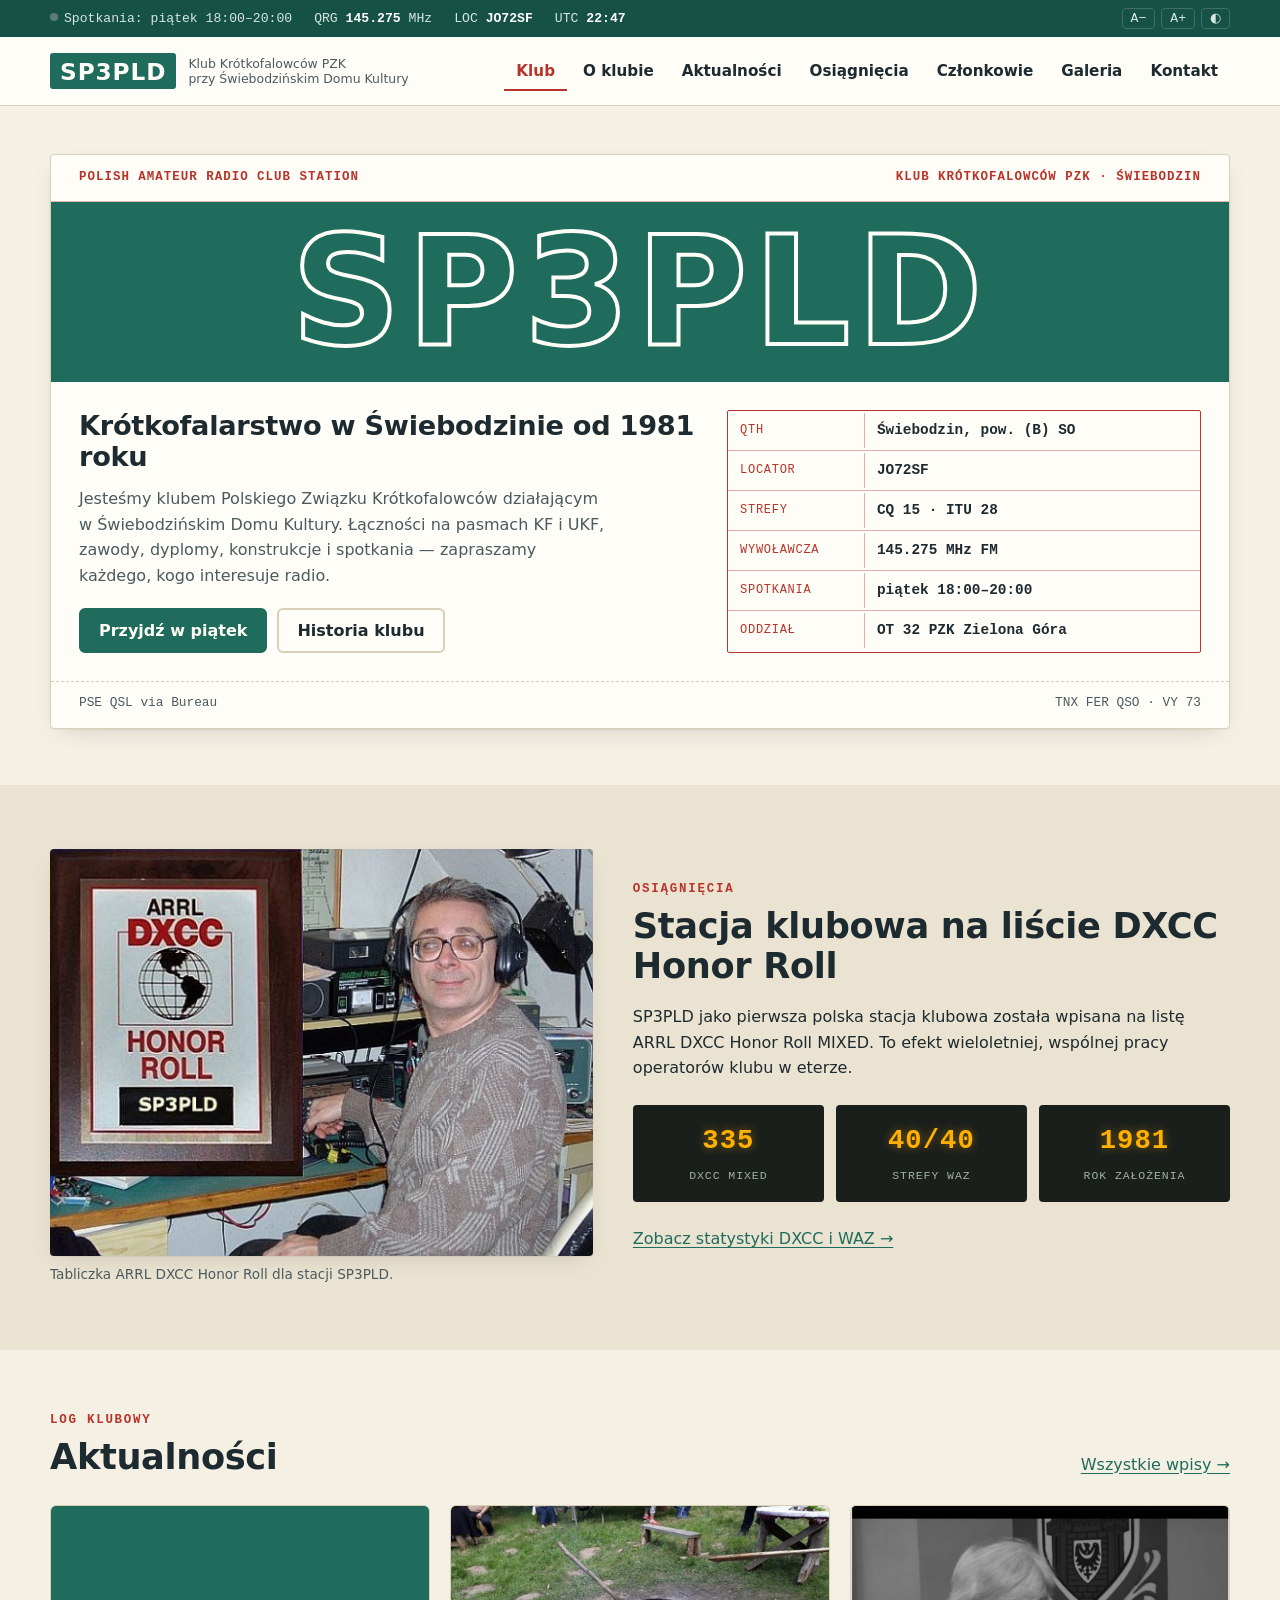
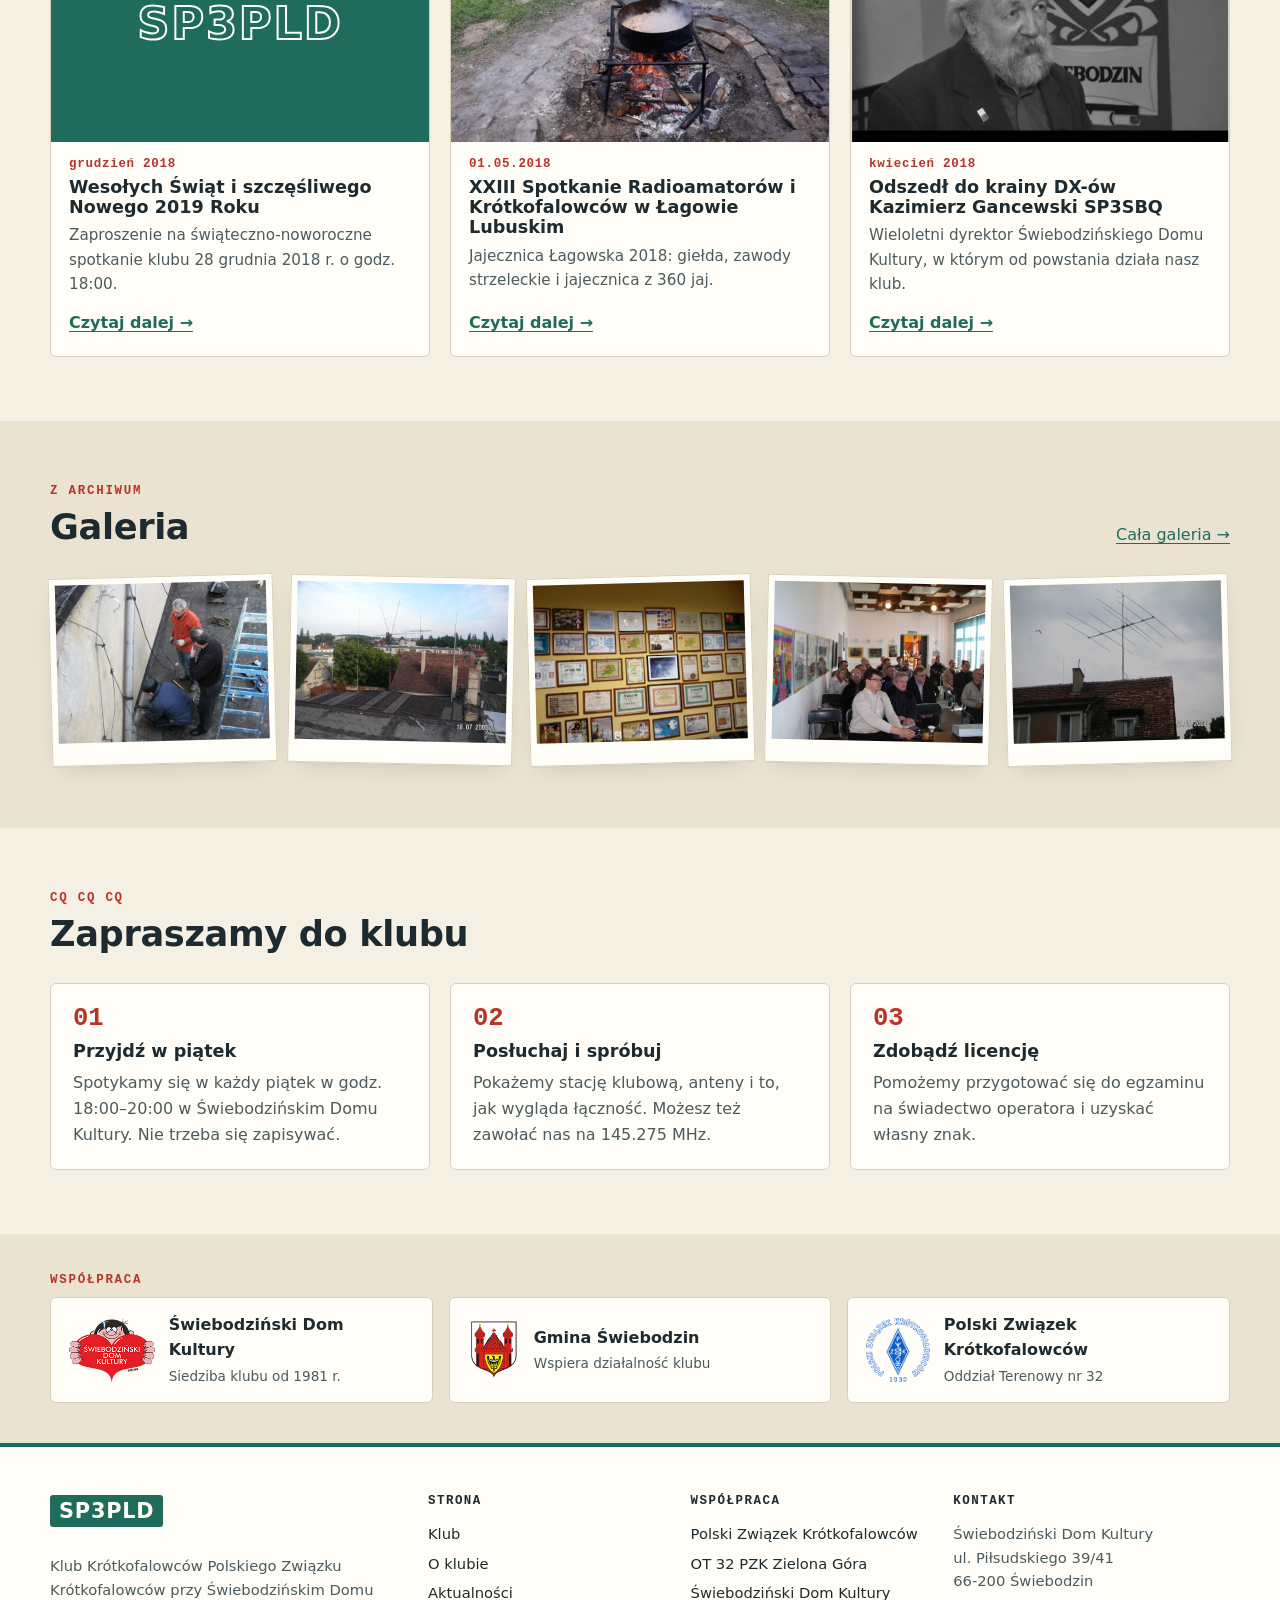
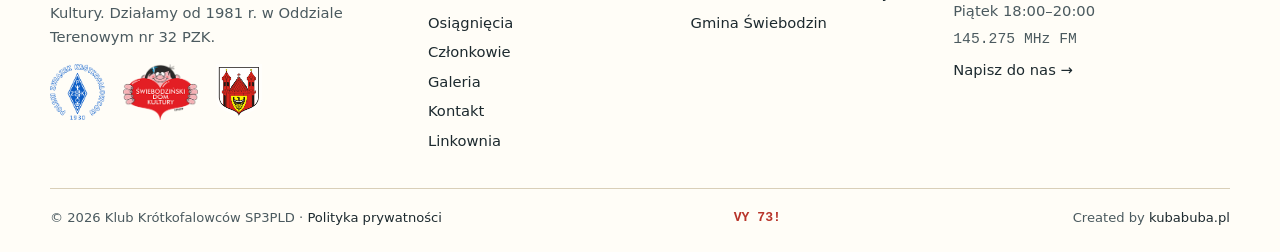
==== commit 3c6f4f66: "fix: linkownia, linki zewnętrzne w nowej karcie, strefa CQ 15 - usunięty CQHAM.ru; opisy SP3KEY (Now" ====
--- a/index.html
+++ b/index.html
@@ -54,7 +54,7 @@
             <dl class="station" aria-label="Dane stacji">
               <div><dt>QTH</dt><dd>Świebodzin, pow. (B) SO</dd></div>
               <div><dt>Locator</dt><dd>JO72SF</dd></div>
-              <div><dt>Strefy</dt><dd>WAZ 15 · ITU 28</dd></div>
+              <div><dt>Strefy</dt><dd>CQ 15 · ITU 28</dd></div>
               <div><dt>Wywoławcza</dt><dd>145.275 MHz FM</dd></div>
               <div><dt>Spotkania</dt><dd>piątek 18:00–20:00</dd></div>
               <div><dt>Oddział</dt><dd>OT 32 PZK Zielona Góra</dd></div>
@@ -145,15 +145,15 @@
       <div class="wrap">
         <span class="eyebrow">Współpraca</span>
         <div class="partners">
-          <a class="partner" href="https://sdk.swiebodzin.pl/" rel="noopener">
+          <a class="partner" href="https://sdk.swiebodzin.pl/" target="_blank" rel="noopener">
             <img src="assets/img/logo/sdk.png" alt="" width="86" height="64" loading="lazy">
             <div><strong>Świebodziński Dom Kultury</strong><span>Siedziba klubu od 1981 r.</span></div>
           </a>
-          <a class="partner" href="https://www.swiebodzin.eu/" rel="noopener">
+          <a class="partner" href="https://www.swiebodzin.eu/" target="_blank" rel="noopener">
             <img src="assets/img/logo/herb-swiebodzin.png" alt="" width="52" height="64" loading="lazy">
             <div><strong>Gmina Świebodzin</strong><span>Wspiera działalność klubu</span></div>
           </a>
-          <a class="partner" href="https://ot32.pzk.org.pl/" rel="noopener">
+          <a class="partner" href="https://ot32.pzk.org.pl/" target="_blank" rel="noopener">
             <img src="assets/img/logo/pzk.png" alt="" width="64" height="64" loading="lazy">
             <div><strong>Polski Związek Krótkofalowców</strong><span>Oddział Terenowy nr 32</span></div>
           </a>
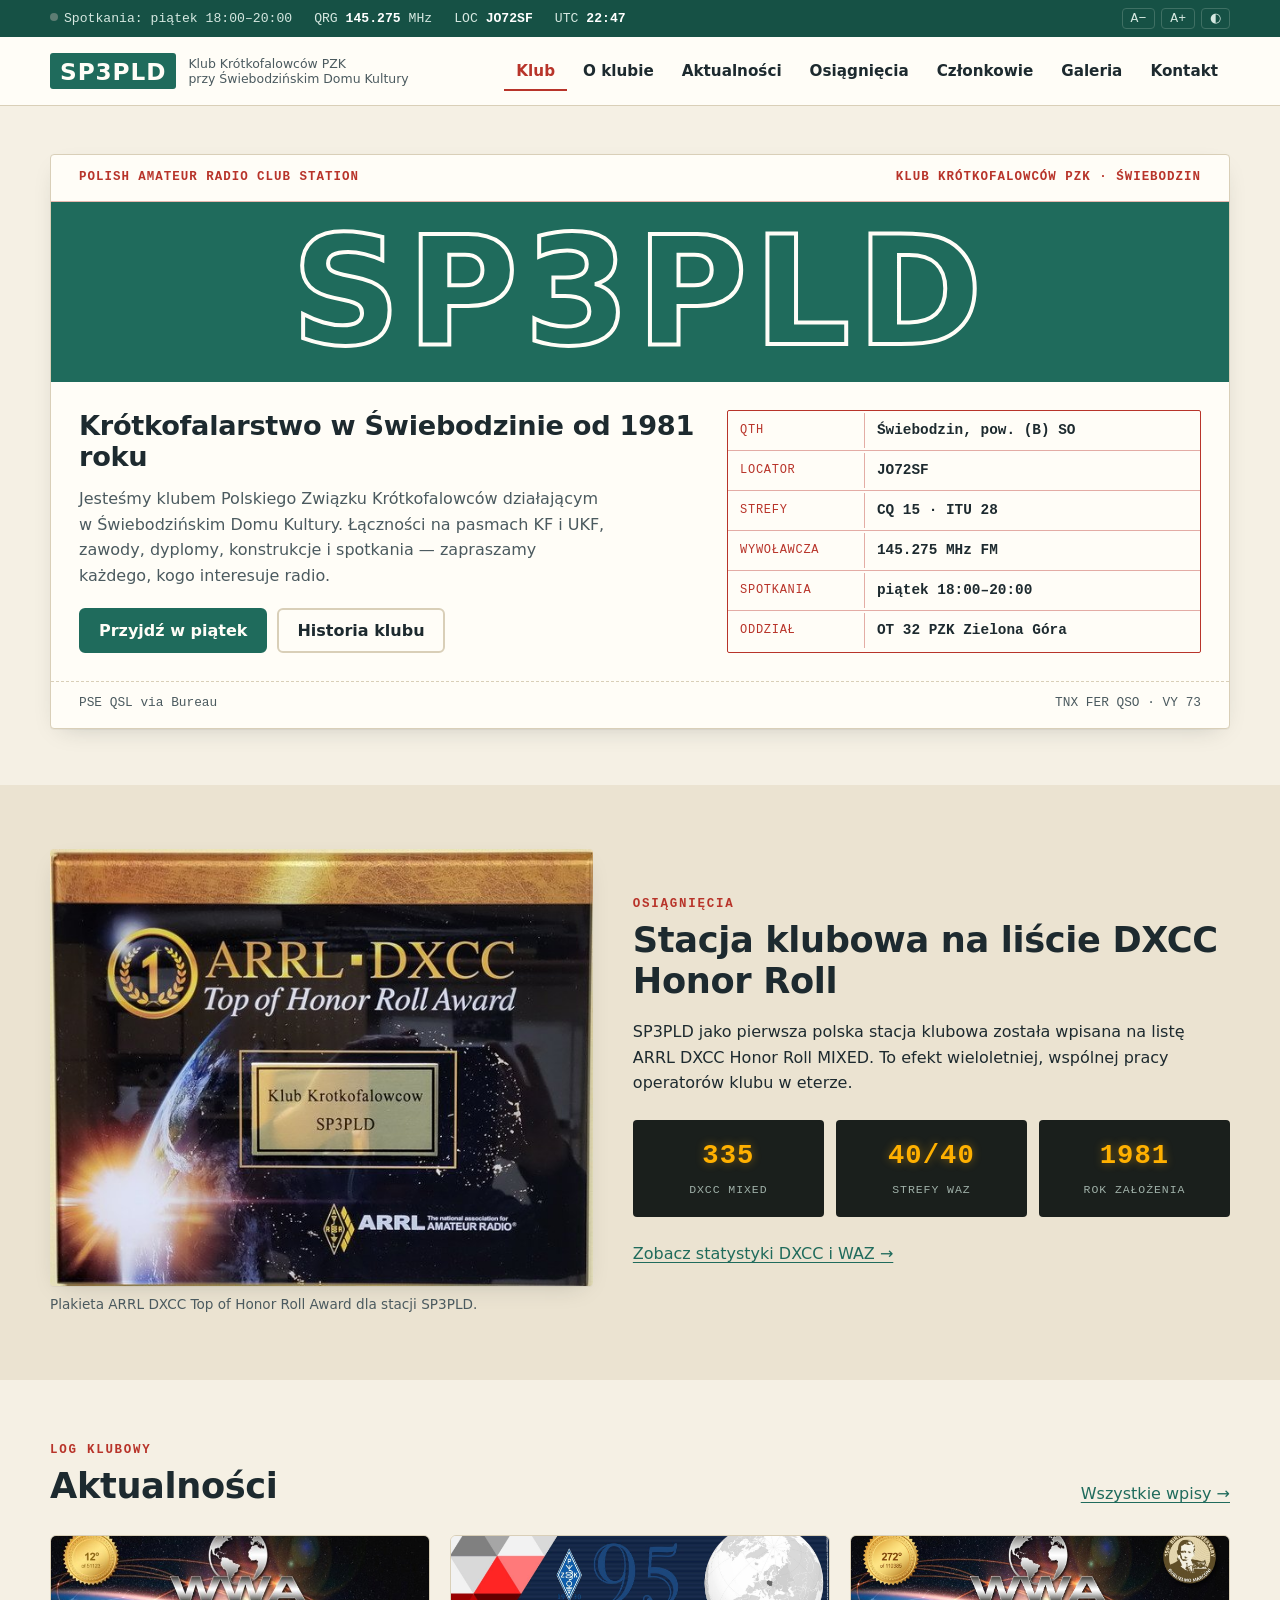
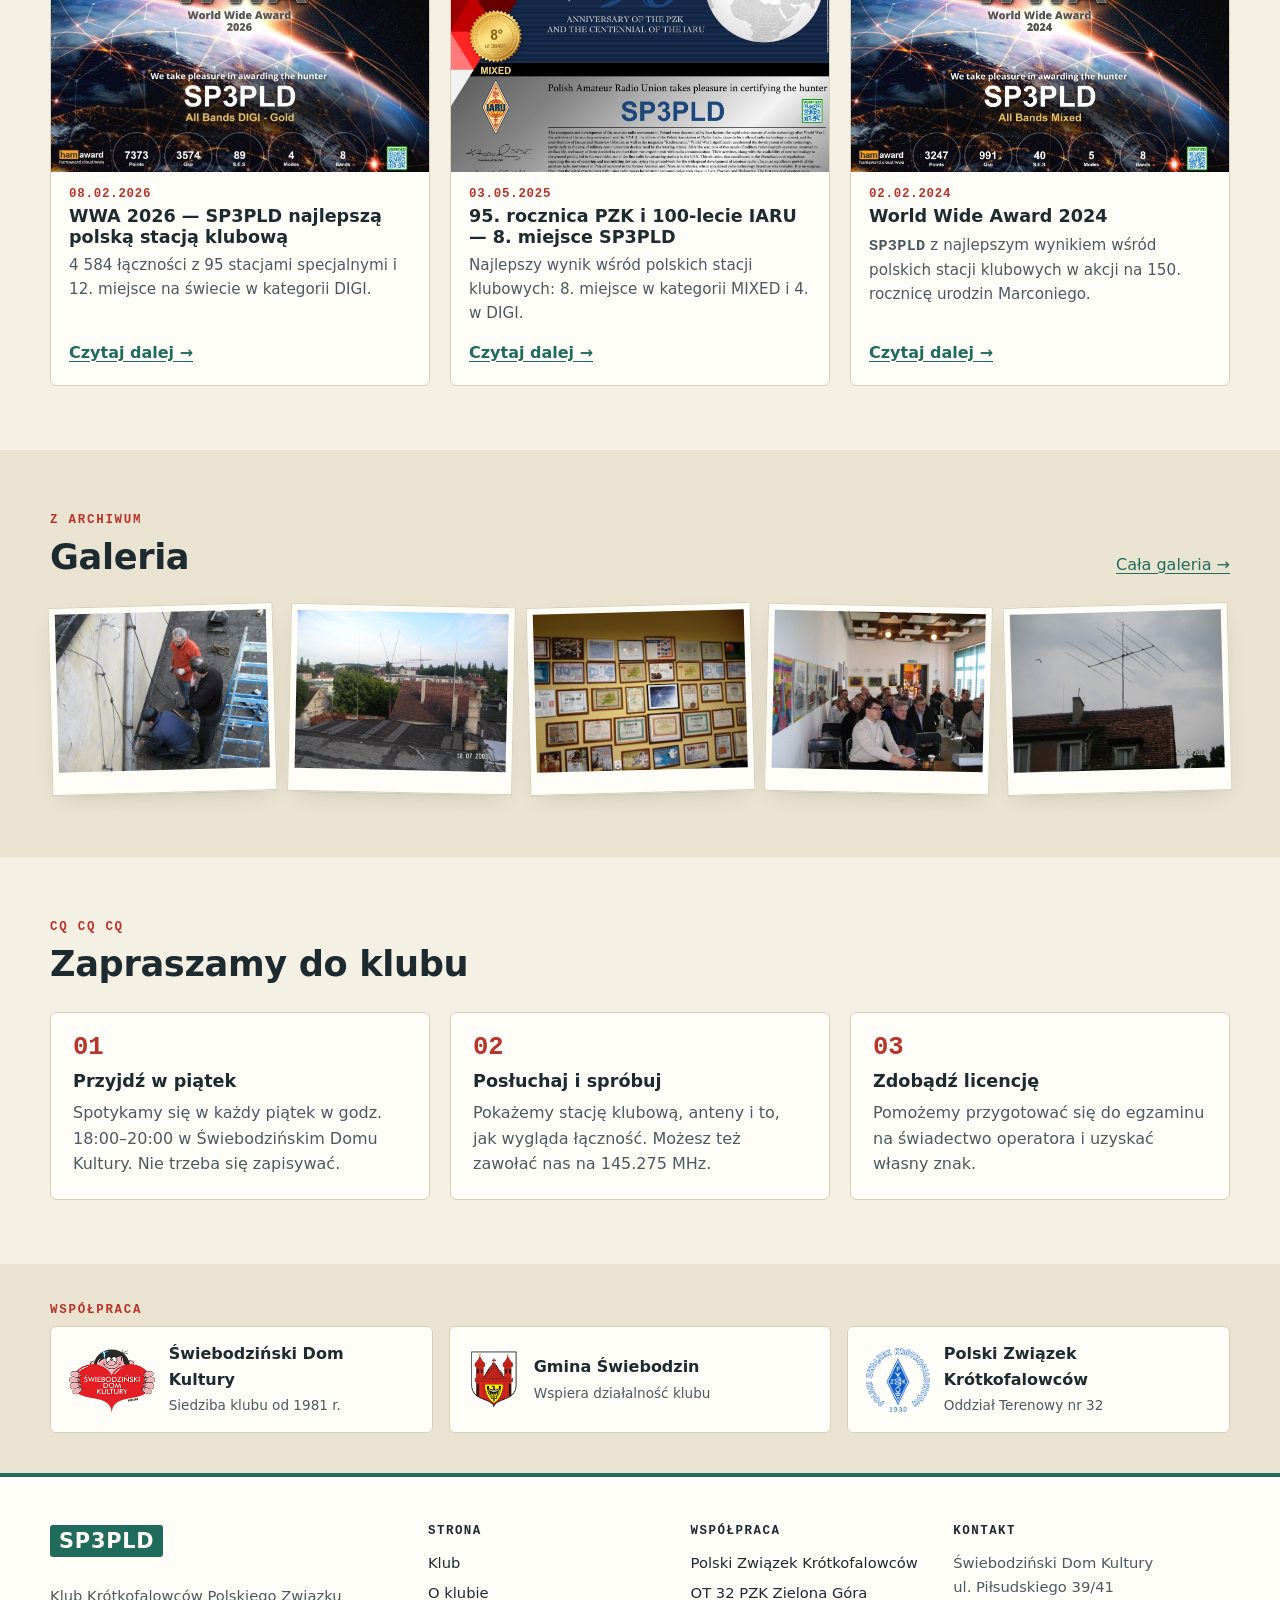
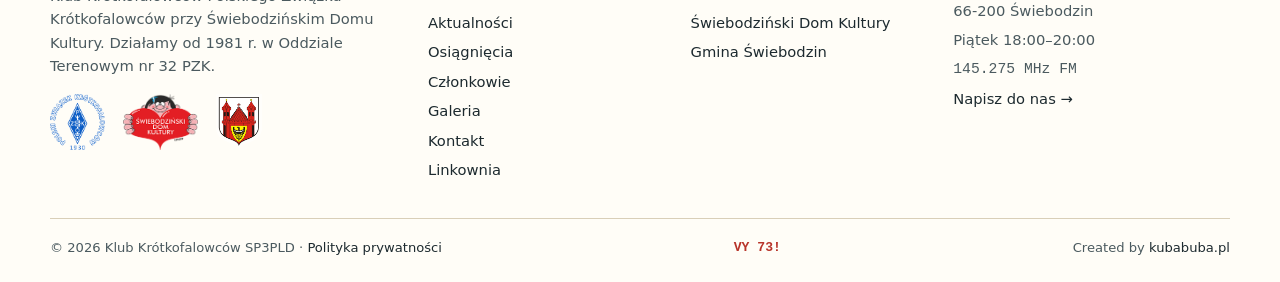
==== commit 97b98962: "feat: zdjęcie plakiety Top of Honor Roll w sekcji Osiągnięcia na stronie głównej Co-Authored-By: Cla" ====
--- a/index.html
+++ b/index.html
@@ -72,8 +72,8 @@
     <section class="section alt">
       <div class="wrap honor">
         <figure>
-          <img src="assets/img/dxcc-honor-roll.jpg" alt="Tabliczka ARRL DXCC Honor Roll dla SP3PLD i operator przy stanowisku" width="558" height="419" loading="lazy">
-          <figcaption>Tabliczka ARRL DXCC Honor Roll dla stacji SP3PLD.</figcaption>
+          <img src="assets/img/aktualnosci/2023-top-honor-roll/1.jpg" alt="Plakieta ARRL DXCC Top of Honor Roll Award dla Klubu Krótkofalowców SP3PLD" width="611" height="492" loading="lazy">
+          <figcaption>Plakieta ARRL DXCC Top of Honor Roll Award dla stacji SP3PLD.</figcaption>
         </figure>
         <div>
           <span class="eyebrow">Osiągnięcia</span>
--- a/assets/css/style.css
+++ b/assets/css/style.css
@@ -55,11 +55,24 @@
 
 /* ---------- pasek stacji (UTC, QRG, dzień klubowy) ---------- */
 .statusbar { background: var(--band-dark); color: #d6e8e1; font: 500 .82rem/1 var(--mono); }
-.statusbar .wrap { display: flex; gap: 22px; align-items: center; padding-block: 8px; overflow-x: auto; white-space: nowrap; scrollbar-width: none; }
+.statusbar .wrap { display: flex; gap: 16px; align-items: center; padding-block: 8px; white-space: nowrap; }
+/* ticker: przewija się w pętli tylko gdy treść się nie mieści (klasa .is-scrolling z main.js) */
+.ticker { flex: 1; min-width: 0; overflow: hidden; }
+.ticker-track { display: flex; width: max-content; }
+.ticker-items { display: flex; gap: 22px; }
+.ticker.is-scrolling {
+  -webkit-mask-image: linear-gradient(90deg, transparent, #000 12px, #000 calc(100% - 20px), transparent);
+          mask-image: linear-gradient(90deg, transparent, #000 12px, #000 calc(100% - 20px), transparent);
+}
+.ticker.is-scrolling .ticker-items { padding-right: 48px; }
+.ticker.is-scrolling .ticker-track { animation: ticker var(--ticker-dur, 20s) linear infinite; }
+.ticker.is-scrolling:hover .ticker-track, .ticker.is-scrolling:active .ticker-track { animation-play-state: paused; }
+@keyframes ticker { to { transform: translateX(-50%); } }
+@media (prefers-reduced-motion: reduce) { .ticker { overflow-x: auto; scrollbar-width: none; } }
 .statusbar b { color: #fff; font-weight: 700; }
 .statusbar .led { display: inline-block; width: 8px; height: 8px; border-radius: 50%; background: #5d7d73; margin-right: 6px; vertical-align: 1px; }
 .statusbar .led.on { background: #5dff9e; box-shadow: 0 0 8px #5dff9e; }
-.statusbar .tools { margin-left: auto; display: flex; gap: 6px; }
+.statusbar .tools { margin-left: auto; display: flex; gap: 6px; flex: none; }
 .statusbar button {
   font: inherit; color: #d6e8e1; background: transparent; border: 1px solid #3f7064;
   border-radius: 4px; padding: 3px 8px; cursor: pointer;
@@ -201,7 +214,7 @@
 .posts { display: grid; gap: 28px; }
 .post { background: var(--card); border: 1px solid var(--line); border-radius: var(--r); padding: 28px; display: grid; grid-template-columns: 260px 1fr; gap: 28px; scroll-margin-top: 90px; }
 .post > img, .post > a > img, .post-photo img { border-radius: 4px; width: 100%; aspect-ratio: 4/3; object-fit: cover; background: var(--paper-2); }
-.post.no-img { grid-template-columns: 1fr; }
+.post > .log-ph { aspect-ratio: 4/3; border-radius: 4px; font-size: clamp(2rem, 5vw, 2.6rem); }
 .post h2 { font-size: 1.45rem; margin: 6px 0 12px; }
 .post p, .post ul { margin: 0 0 .8em; }
 .post ul { padding-left: 1.3em; }
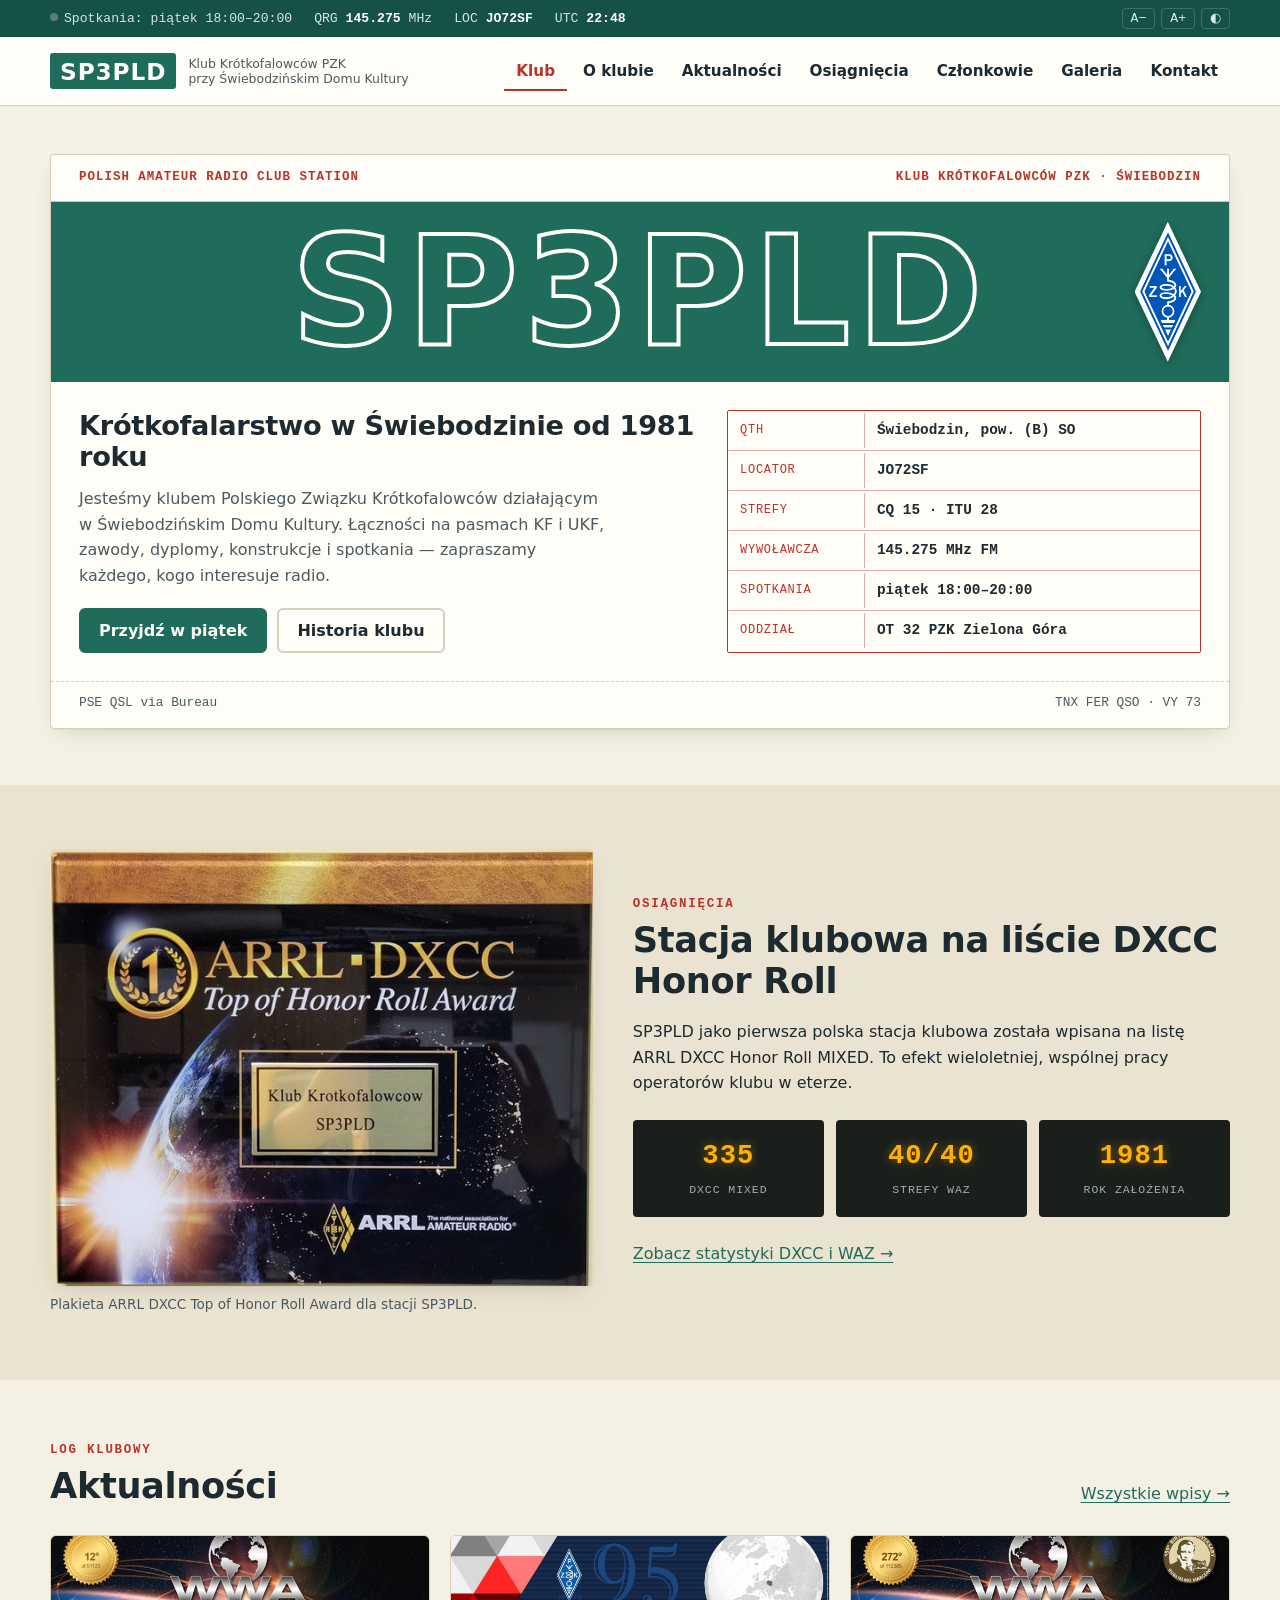
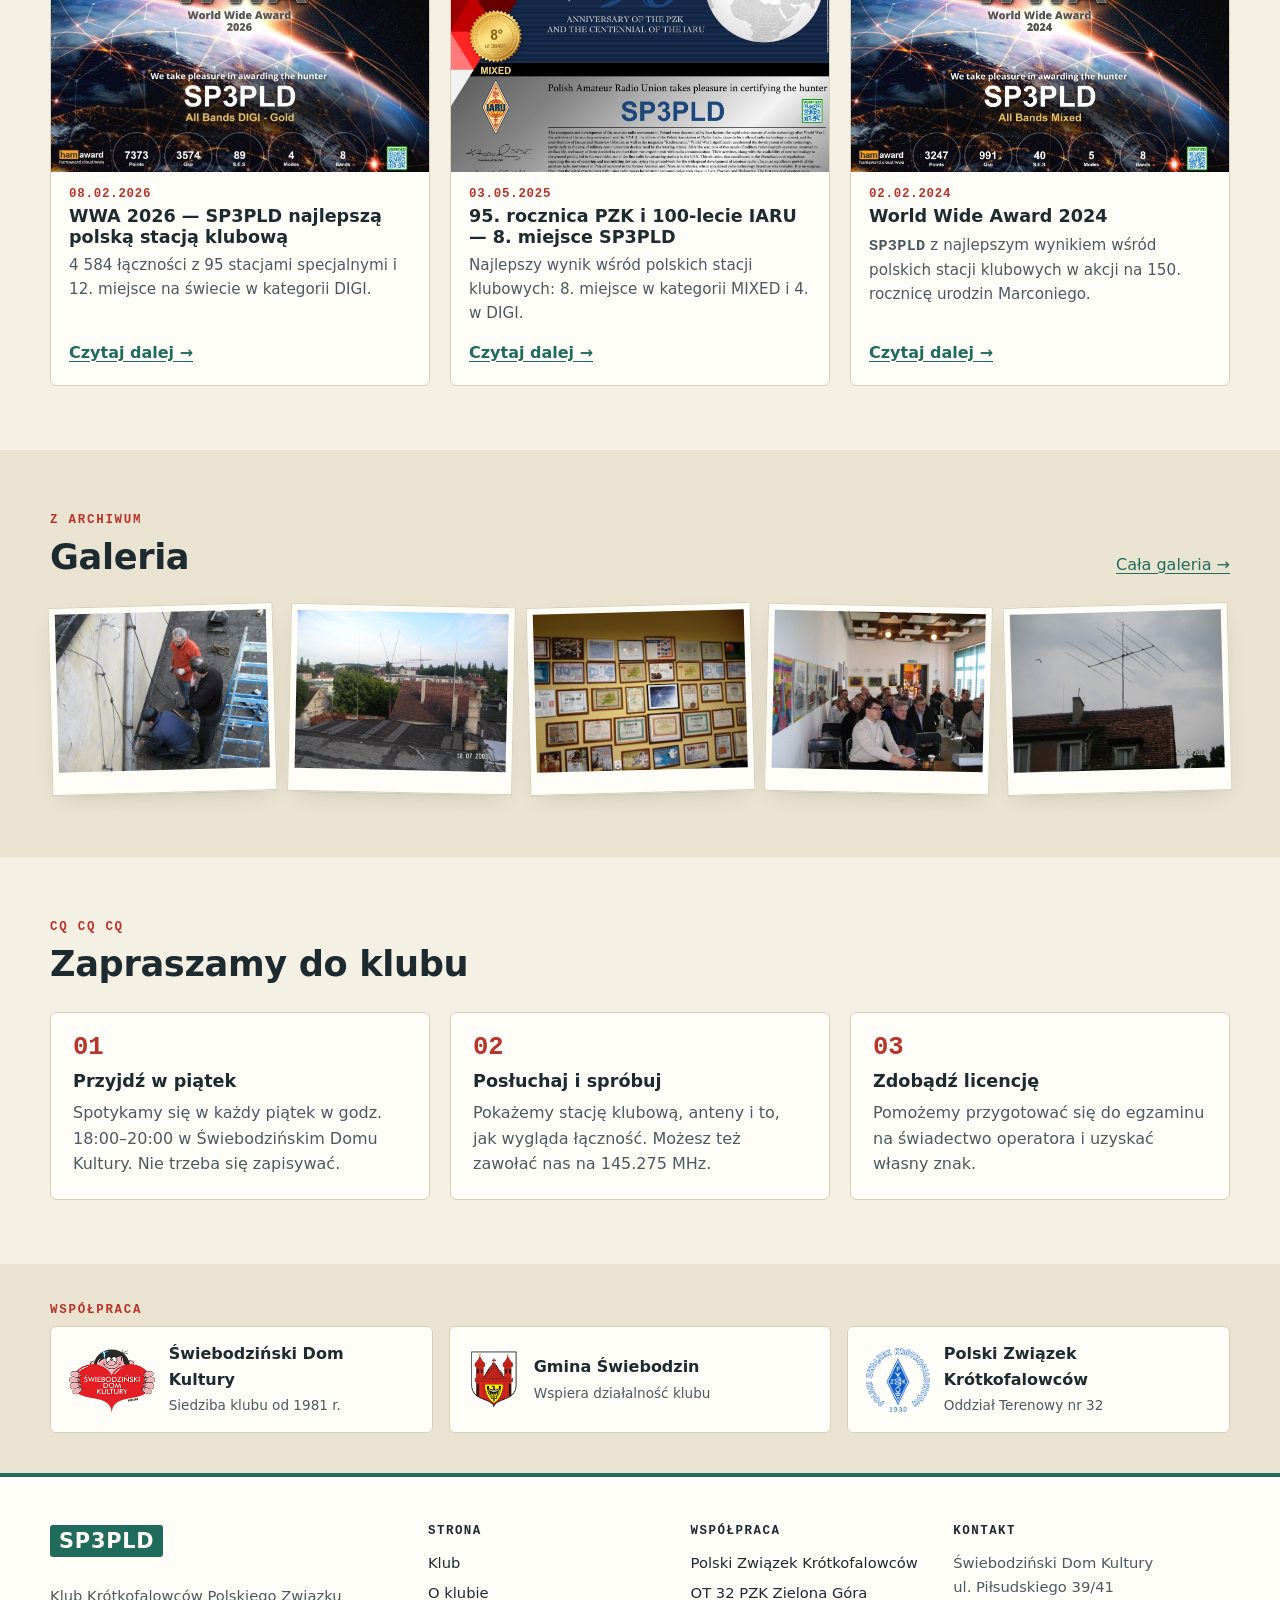
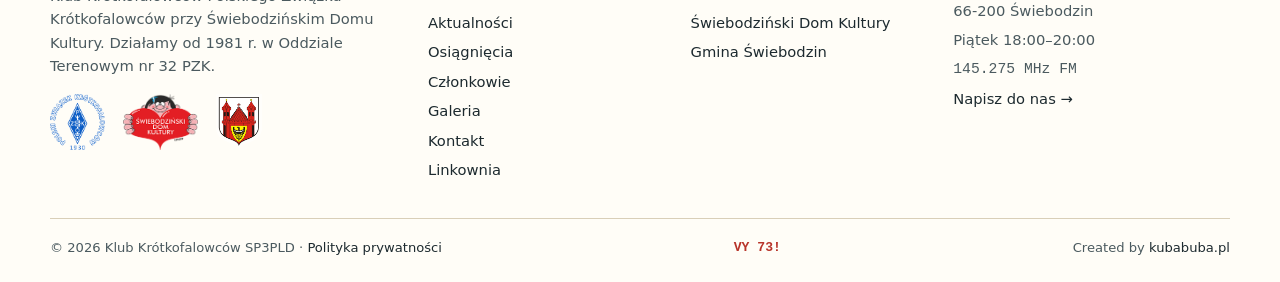
==== commit 4a498693: "feat: logo PZK (romb) z linkiem w pasie SP3PLD na stronie głównej Co-Authored-By: Claude Opus 5.5 <n" ====
--- a/index.html
+++ b/index.html
@@ -41,6 +41,9 @@
           </div>
           <div class="qsl-band">
             <h1 class="qsl-call" id="call">SP3PLD<span class="sr-only"> — Klub Krótkofalowców w Świebodzinie</span></h1>
+            <a class="qsl-pzk" href="https://pzk.org.pl" target="_blank" rel="noopener" title="Polski Związek Krótkofalowców" aria-label="Polski Związek Krótkofalowców (otwiera się w nowej karcie)">
+              <span class="qsl-pzk-bg"><img src="assets/img/logo/pzk-romb.png" alt="" width="224" height="472"></span>
+            </a>
           </div>
           <div class="qsl-body">
             <div class="qsl-lead">
--- a/assets/css/style.css
+++ b/assets/css/style.css
@@ -118,7 +118,26 @@
   padding: 14px 28px; color: var(--stamp); font: 600 .78rem/1.4 var(--mono); letter-spacing: .08em; text-transform: uppercase;
   border-bottom: 1px solid color-mix(in srgb, var(--stamp) 35%, transparent);
 }
-.qsl-band { background: var(--band); padding: clamp(10px, 2vw, 18px) 28px; }
+.qsl-band {
+  background: var(--band); padding: clamp(10px, 2vw, 18px) 28px;
+  display: grid; grid-template-columns: 1fr auto 1fr; align-items: center; gap: 12px;
+}
+.qsl-band .qsl-call { grid-column: 2; }
+/* logo PZK (romb) z linkiem — prawa strona zielonego pasa (strona główna);
+   białe tło przycięte do kształtu rombu = cienka biała obwódka wokół logo */
+.qsl-pzk {
+  grid-column: 3; justify-self: end; display: block;
+  height: clamp(48px, 11.5vw, 140px); aspect-ratio: 224 / 472;
+  filter: drop-shadow(0 2px 5px rgba(0,0,0,.3));
+  transition: transform .2s;
+}
+.qsl-pzk-bg {
+  display: grid; place-items: center; width: 100%; height: 100%; background: #fff;
+  clip-path: polygon(50% 0, 100% 50%, 50% 100%, 0 50%);
+}
+.qsl-pzk img { width: 88%; height: 88%; object-fit: contain; }
+.qsl-pzk:hover { transform: scale(1.06); }
+.qsl-pzk:focus-visible { outline: 3px solid #fff; outline-offset: 4px; }
 .qsl-call {
   margin: 0; font: 800 clamp(3.2rem, 13vw, 9.5rem)/0.95 var(--font); letter-spacing: .04em;
   color: transparent; -webkit-text-stroke: clamp(2px, .35vw, 4px) var(--band-ink);
@@ -151,6 +170,7 @@
 @media (max-width: 800px) {
   .qsl-body { grid-template-columns: 1fr; padding: 20px; }
   .qsl-top, .qsl-foot { padding-inline: 20px; }
+  .qsl-band { padding-inline: 14px; gap: 8px; }
 }
 
 /* ---------- nagłówek podstrony ---------- */
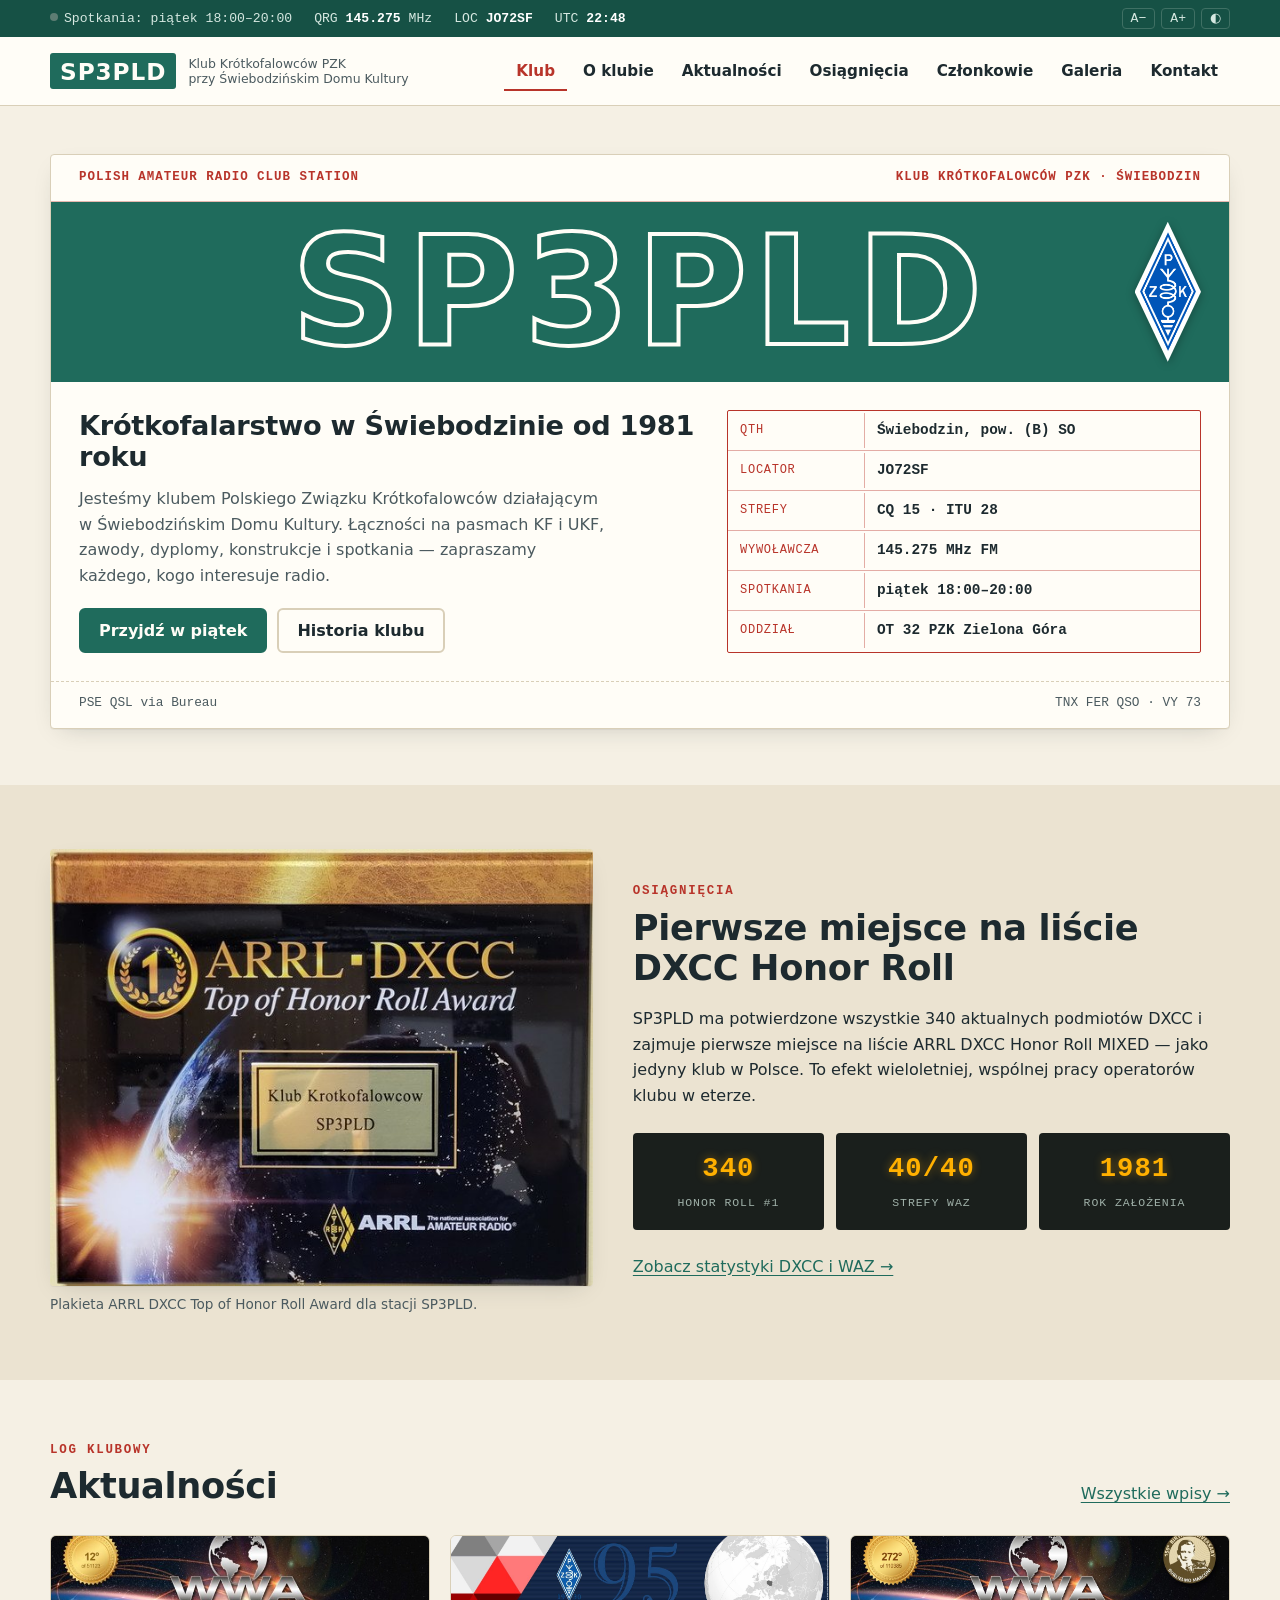
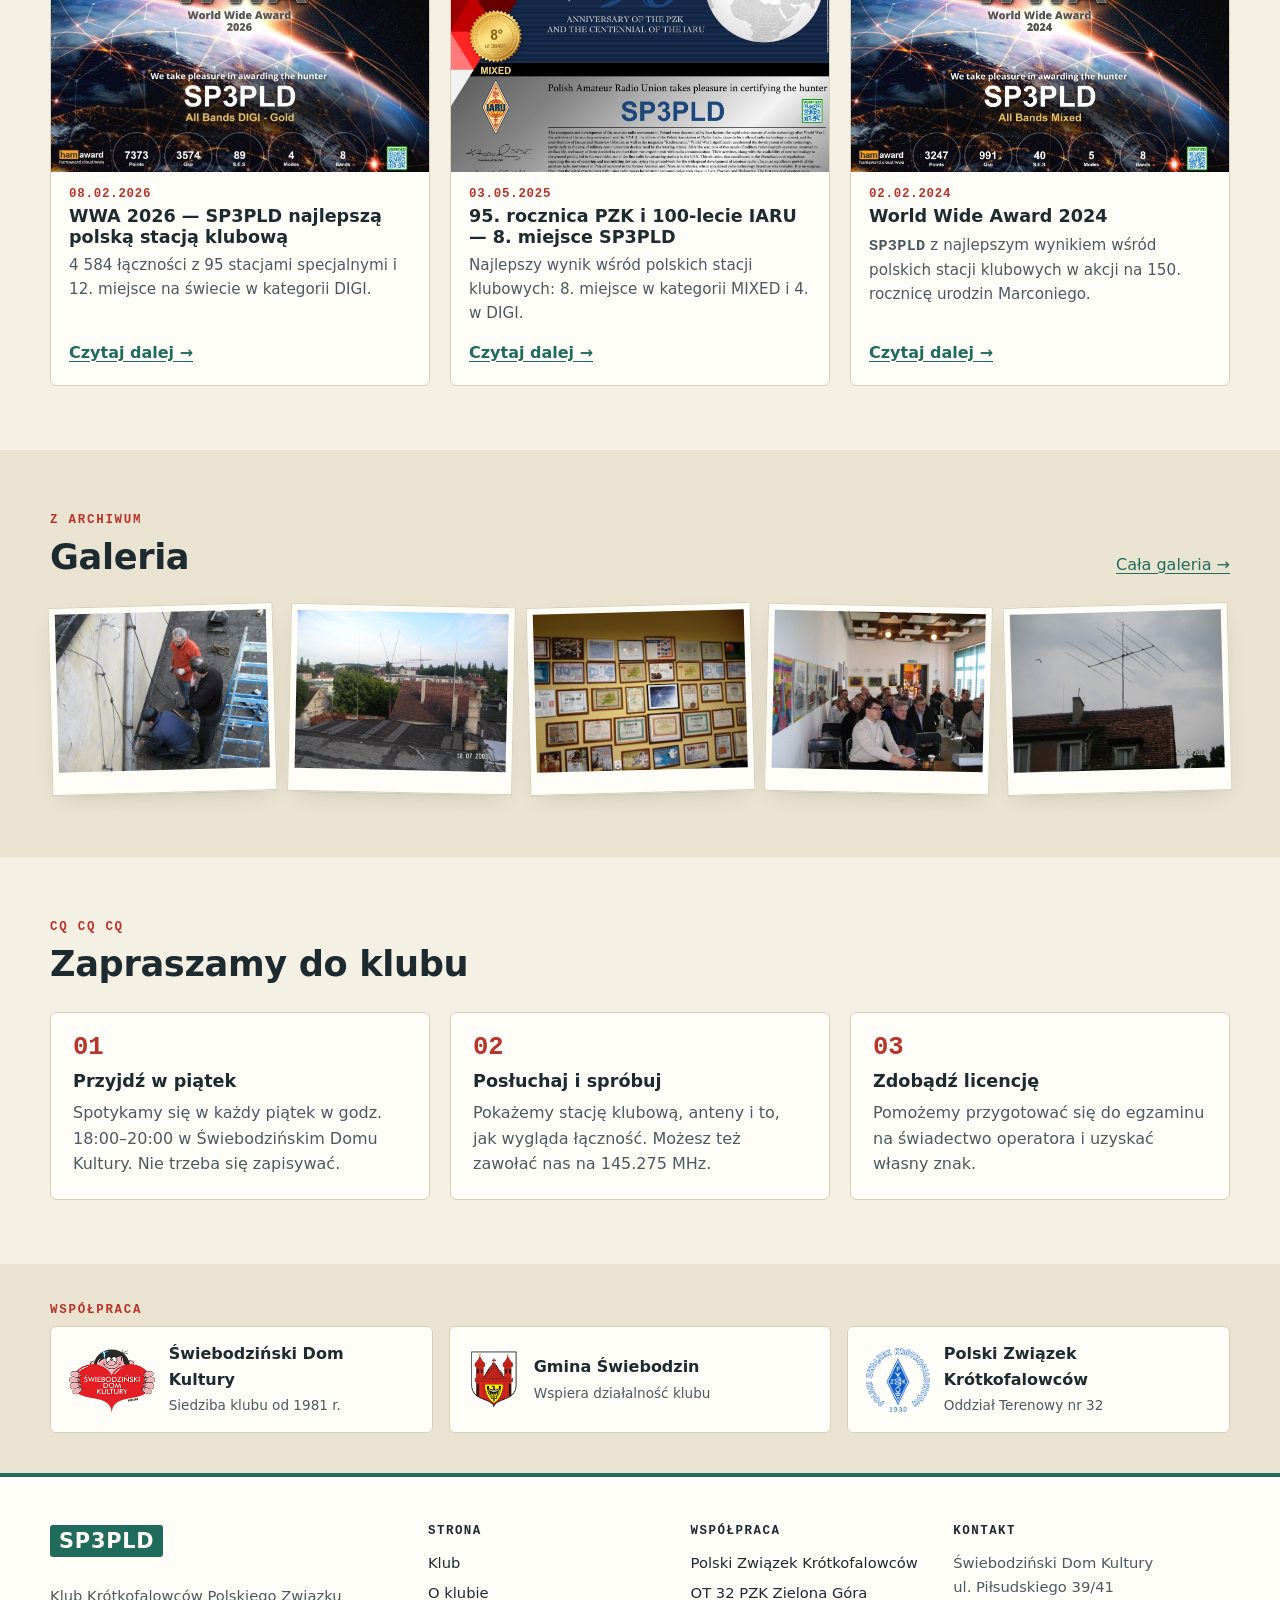
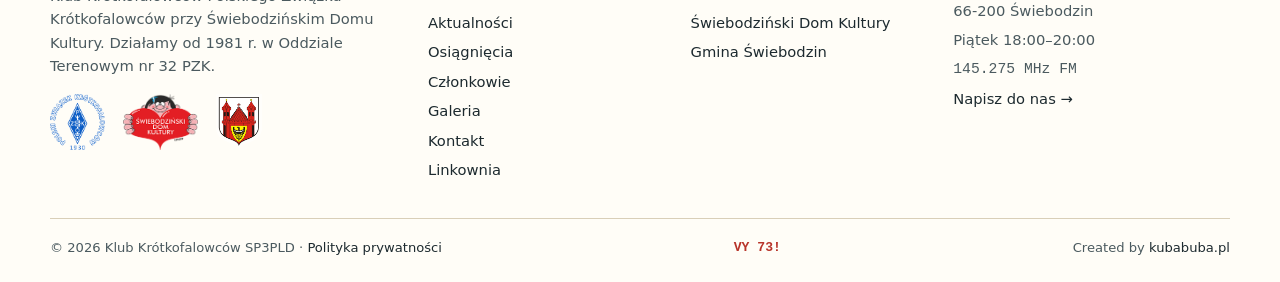
==== commit 8d517068: "feat: aktualne statystyki DXCC/WAZ od SP3IBM (11.10.2026), Silent Keys - data/osiagniecia.json: work" ====
--- a/index.html
+++ b/index.html
@@ -80,10 +80,10 @@
         </figure>
         <div>
           <span class="eyebrow">Osiągnięcia</span>
-          <h2>Stacja klubowa na liście DXCC Honor Roll</h2>
-          <p>SP3PLD jako pierwsza polska stacja klubowa została wpisana na listę ARRL DXCC Honor Roll MIXED. To efekt wieloletniej, wspólnej pracy operatorów klubu w eterze.</p>
+          <h2>Pierwsze miejsce na liście DXCC Honor Roll</h2>
+          <p>SP3PLD ma potwierdzone wszystkie 340 aktualnych podmiotów DXCC i zajmuje pierwsze miejsce na liście ARRL DXCC Honor Roll MIXED — jako jedyny klub w Polsce. To efekt wieloletniej, wspólnej pracy operatorów klubu w eterze.</p>
           <div class="stats">
-            <div class="stat"><strong data-stat="honor-roll">335</strong><span>DXCC Mixed</span></div>
+            <div class="stat"><strong data-stat="honor-roll">340</strong><span>Honor Roll #1</span></div>
             <div class="stat"><strong data-stat="waz-mixed">40/40</strong><span>Strefy WAZ</span></div>
             <div class="stat"><strong>1981</strong><span>Rok założenia</span></div>
           </div>
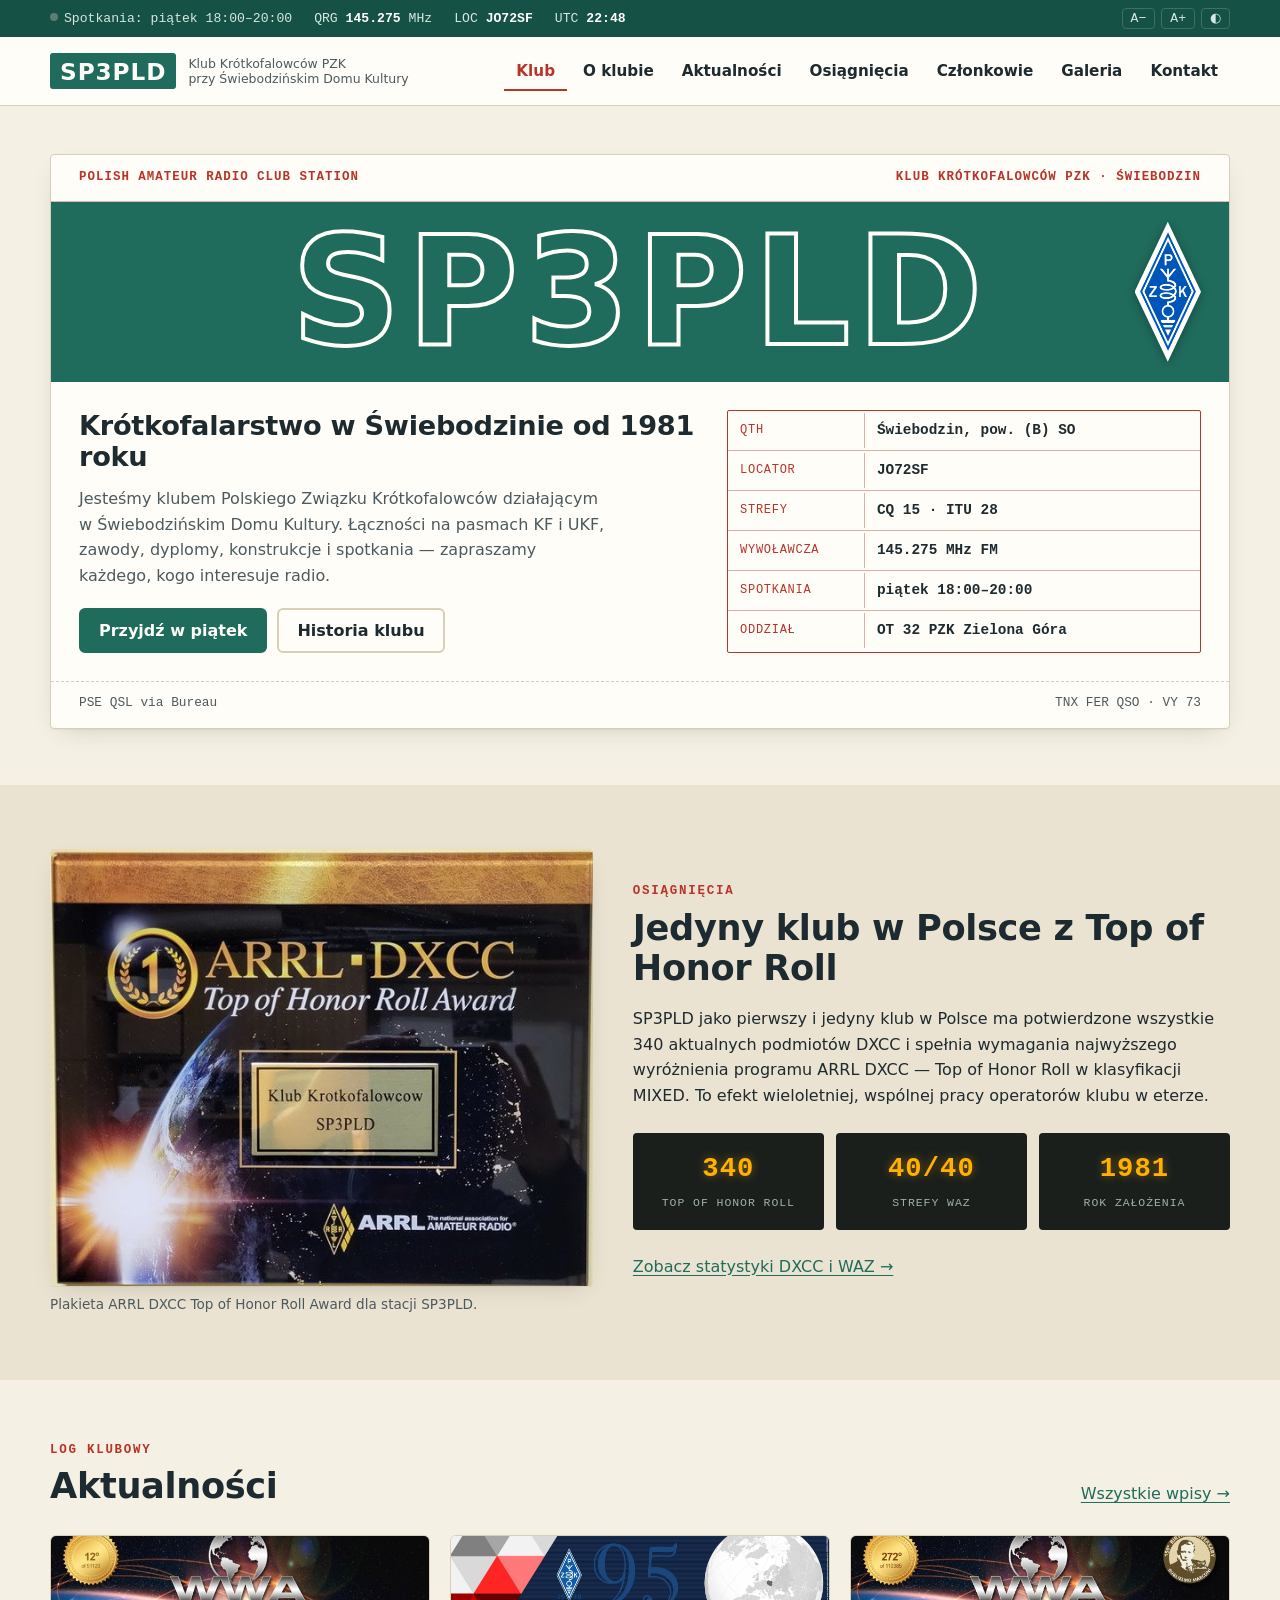
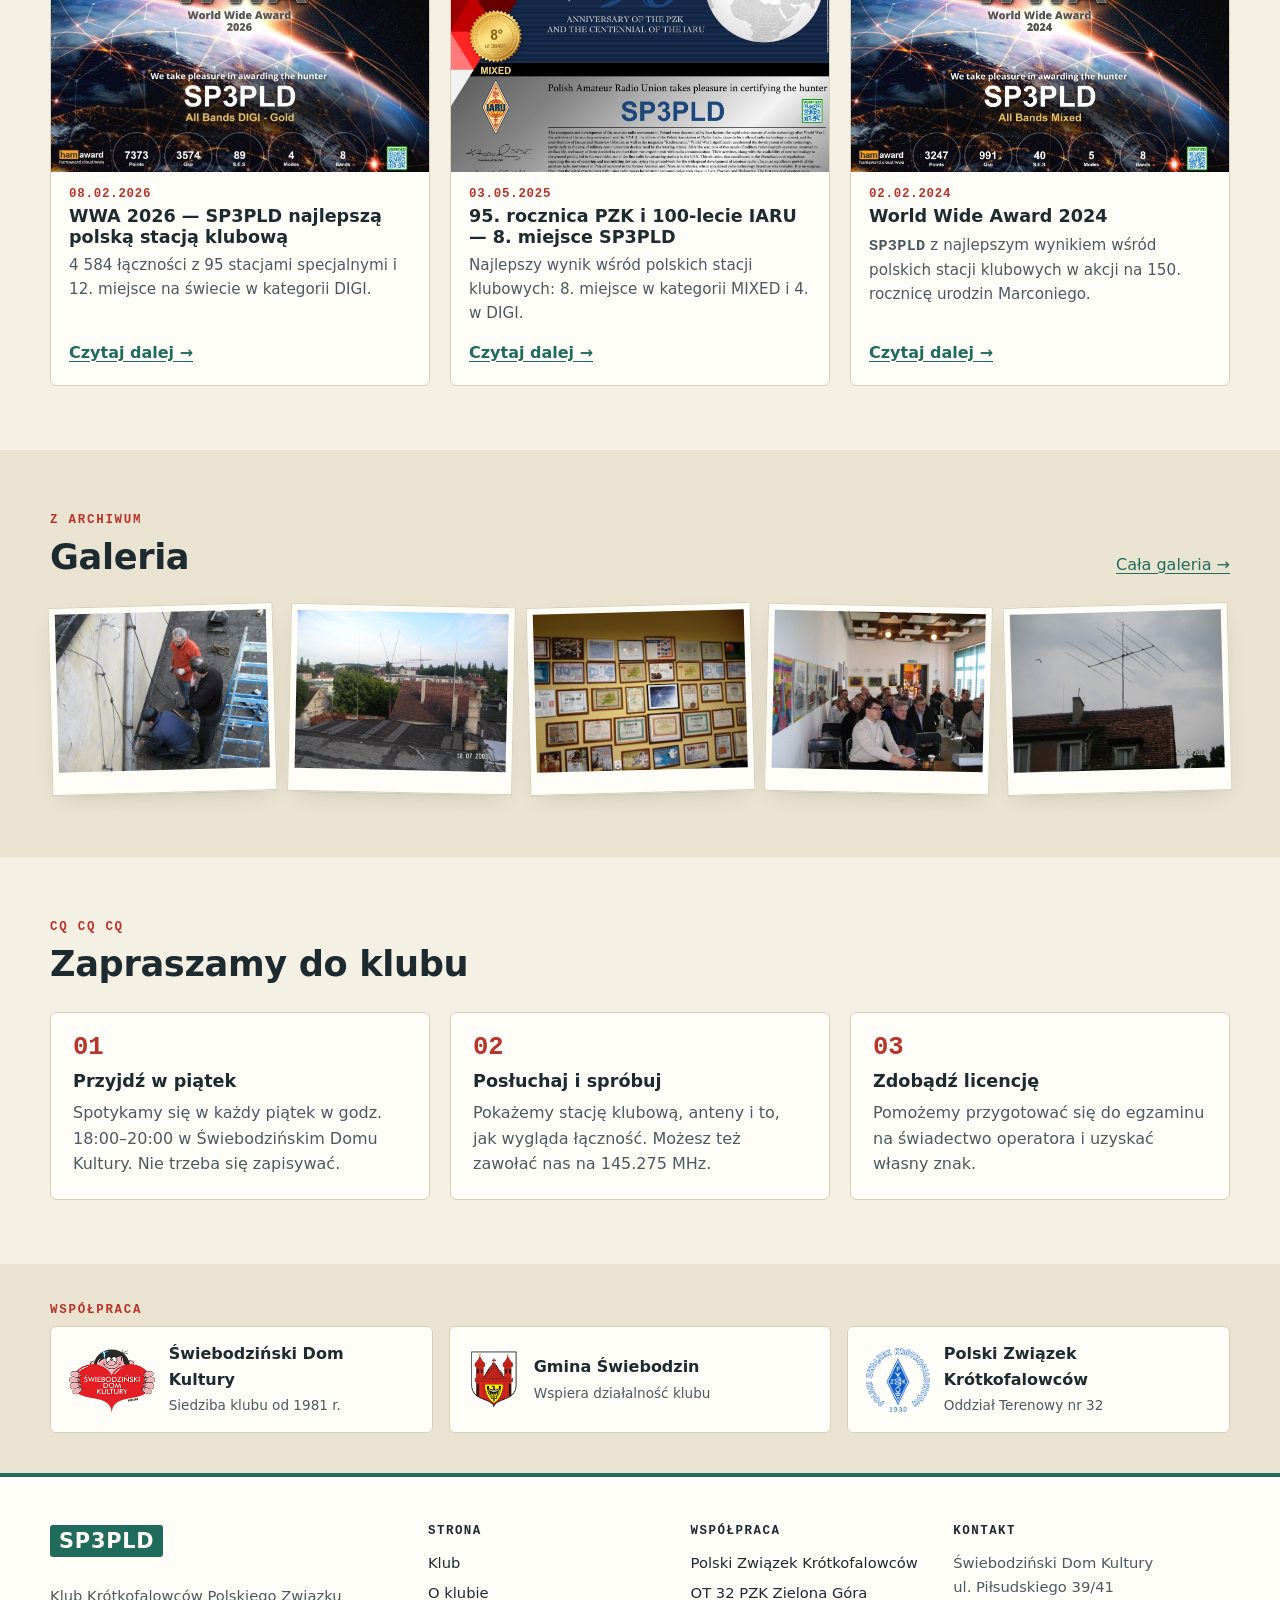
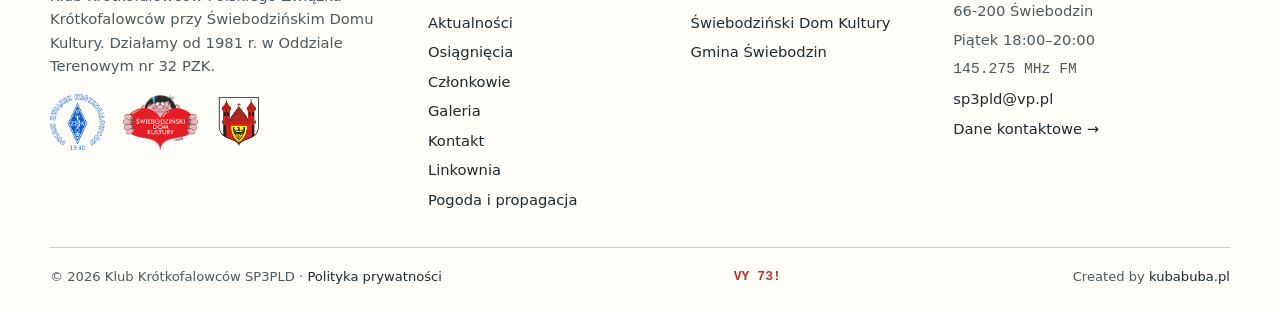
==== commit a9e4f0f4: "feat: Top of Honor Roll — opis „pierwszy i jedyny klub w Polsce”, plakieta w Osiągnięciach, SP3FCK -" ====
--- a/index.html
+++ b/index.html
@@ -80,10 +80,10 @@
         </figure>
         <div>
           <span class="eyebrow">Osiągnięcia</span>
-          <h2>Pierwsze miejsce na liście DXCC Honor Roll</h2>
-          <p>SP3PLD ma potwierdzone wszystkie 340 aktualnych podmiotów DXCC i zajmuje pierwsze miejsce na liście ARRL DXCC Honor Roll MIXED — jako jedyny klub w Polsce. To efekt wieloletniej, wspólnej pracy operatorów klubu w eterze.</p>
+          <h2>Jedyny klub w Polsce z Top of Honor Roll</h2>
+          <p>SP3PLD jako pierwszy i jedyny klub w Polsce ma potwierdzone wszystkie 340 aktualnych podmiotów DXCC i spełnia wymagania najwyższego wyróżnienia programu ARRL DXCC — Top of Honor Roll w klasyfikacji MIXED. To efekt wieloletniej, wspólnej pracy operatorów klubu w eterze.</p>
           <div class="stats">
-            <div class="stat"><strong data-stat="honor-roll">340</strong><span>Honor Roll #1</span></div>
+            <div class="stat"><strong data-stat="honor-roll">340</strong><span>Top of Honor Roll</span></div>
             <div class="stat"><strong data-stat="waz-mixed">40/40</strong><span>Strefy WAZ</span></div>
             <div class="stat"><strong>1981</strong><span>Rok założenia</span></div>
           </div>
--- a/assets/css/style.css
+++ b/assets/css/style.css
@@ -303,26 +303,51 @@
 .links span { font-size: .9rem; color: var(--ink-soft); }
 
 /* Kontakt */
-.contact-grid { display: grid; grid-template-columns: 1fr 1.2fr; gap: 32px; align-items: start; }
-@media (max-width: 860px) { .contact-grid { grid-template-columns: 1fr; } }
-.form { display: grid; gap: 14px; }
-.form label { font-weight: 600; font-size: .92rem; display: grid; gap: 6px; }
-.form input, .form textarea {
-  font: inherit; padding: 10px 12px; border: 1.5px solid var(--line); border-radius: var(--r);
-  background: #fff; color: var(--ink); width: 100%;
-}
-.form input:focus, .form textarea:focus { border-color: var(--band); outline: none; box-shadow: 0 0 0 3px color-mix(in srgb, var(--band) 20%, transparent); }
-.form .consent { display: flex; gap: 10px; align-items: flex-start; font-weight: 400; font-size: .85rem; color: var(--ink-soft); }
-.form .consent input { width: auto; margin-top: 4px; }
-.form .hp { position: absolute; left: -9999px; }
-.form-status { font-size: .92rem; min-height: 1.4em; }
+.contact-grid { display: grid; grid-template-columns: 1fr 1.15fr; gap: 32px; align-items: stretch; }
+.contact-data { display: grid; gap: 20px; align-content: start; }
+.contact-data h2 { margin: 0; }
+.contact-data .station a { word-break: break-all; }
+.dd-note { font-weight: 400; font-size: .82rem; color: var(--ink-soft); }
 .map-box {
-  margin-top: 20px; aspect-ratio: 16/10; border-radius: var(--r); border: 1px solid var(--line);
+  min-height: 360px; border-radius: var(--r); border: 1px solid var(--line);
+  background: repeating-linear-gradient(45deg, var(--paper-2) 0 12px, var(--paper) 12px 24px); /* widoczne, zanim mapa się wczyta */
+  overflow: hidden;
+}
+@media (max-width: 860px) {
+  .contact-grid { grid-template-columns: 1fr; }
+  .map-box { min-height: 0; aspect-ratio: 4/3; }
+}
+.map-box iframe { display: block; width: 100%; height: 100%; border: 0; }
+
+/* Pogoda i propagacja */
+.prop-banner { margin: 0 0 32px; }
+.prop-banner img { width: 100%; max-width: 615px; height: auto; border-radius: 4px; background: #000; box-shadow: var(--shadow); }
+.prop-grid { align-items: start; }
+.prop-grid figure { margin: 0; }
+.prop-grid img { width: 100%; max-width: 520px; height: auto; border-radius: 4px; background: #000; box-shadow: var(--shadow); }
+.prop-grid .station dd { font-family: var(--font); font-weight: 400; font-size: .92rem; }
+.wx-search { display: grid; gap: 8px; margin-bottom: 18px; }
+.wx-search label { font-weight: 600; font-size: .92rem; }
+.wx-search-row { display: flex; flex-wrap: wrap; gap: 10px; }
+.wx-search input {
+  flex: 1 1 220px; font: inherit; padding: 10px 12px; border: 1.5px solid var(--line); border-radius: var(--r);
+  background: #fff; color: var(--ink);
+}
+.wx-search input:focus { border-color: var(--band); outline: none; box-shadow: 0 0 0 3px color-mix(in srgb, var(--band) 20%, transparent); }
+.wx-status { margin: 0; font-size: .92rem; color: var(--ink-soft); min-height: 1.4em; }
+.wx-results { display: flex; flex-wrap: wrap; gap: 8px; align-items: center; font-size: .88rem; color: var(--ink-soft); }
+.wx-results button {
+  font: inherit; color: var(--ink); background: var(--card); border: 1px solid var(--line); border-radius: 999px;
+  padding: 5px 12px; cursor: pointer;
+}
+.wx-results button:hover { border-color: var(--band); }
+.wx-results small { color: var(--ink-soft); }
+.wx-box {
+  height: clamp(620px, 80vh, 760px); border-radius: var(--r); border: 1px solid var(--line); overflow: hidden; /* dół zajmuje tabela prognozy Windy */
   background: repeating-linear-gradient(45deg, var(--paper-2) 0 12px, var(--paper) 12px 24px);
-  display: grid; place-items: center; text-align: center; padding: 16px; overflow: hidden;
-}
-.map-box iframe { width: 100%; height: 100%; border: 0; }
-.map-box p { font-size: .85rem; color: var(--ink-soft); margin: 8px 0 0; }
+}
+.wx-box iframe { display: block; width: 100%; height: 100%; border: 0; }
+@media (max-width: 600px) { .wx-box { height: 640px; } }
 
 /* Partnerzy */
 .partners { display: flex; flex-wrap: wrap; gap: 16px; }
